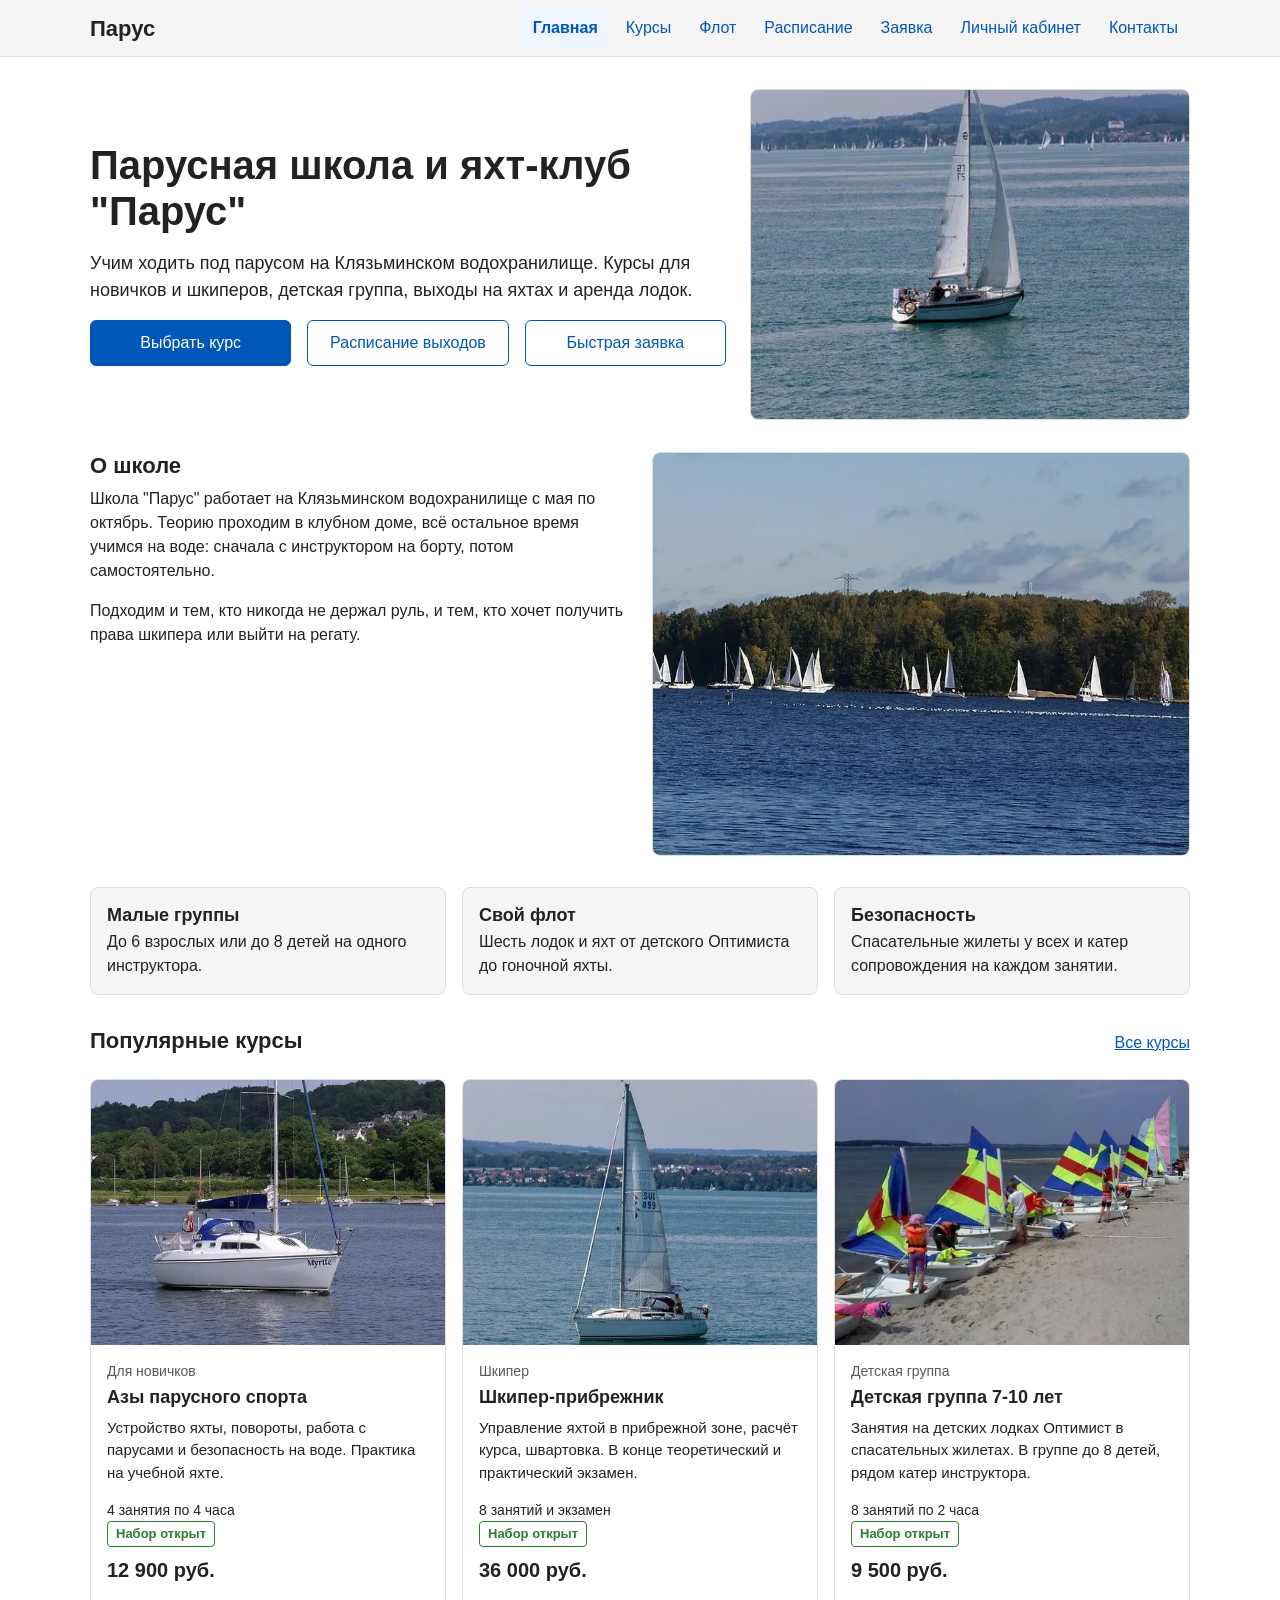
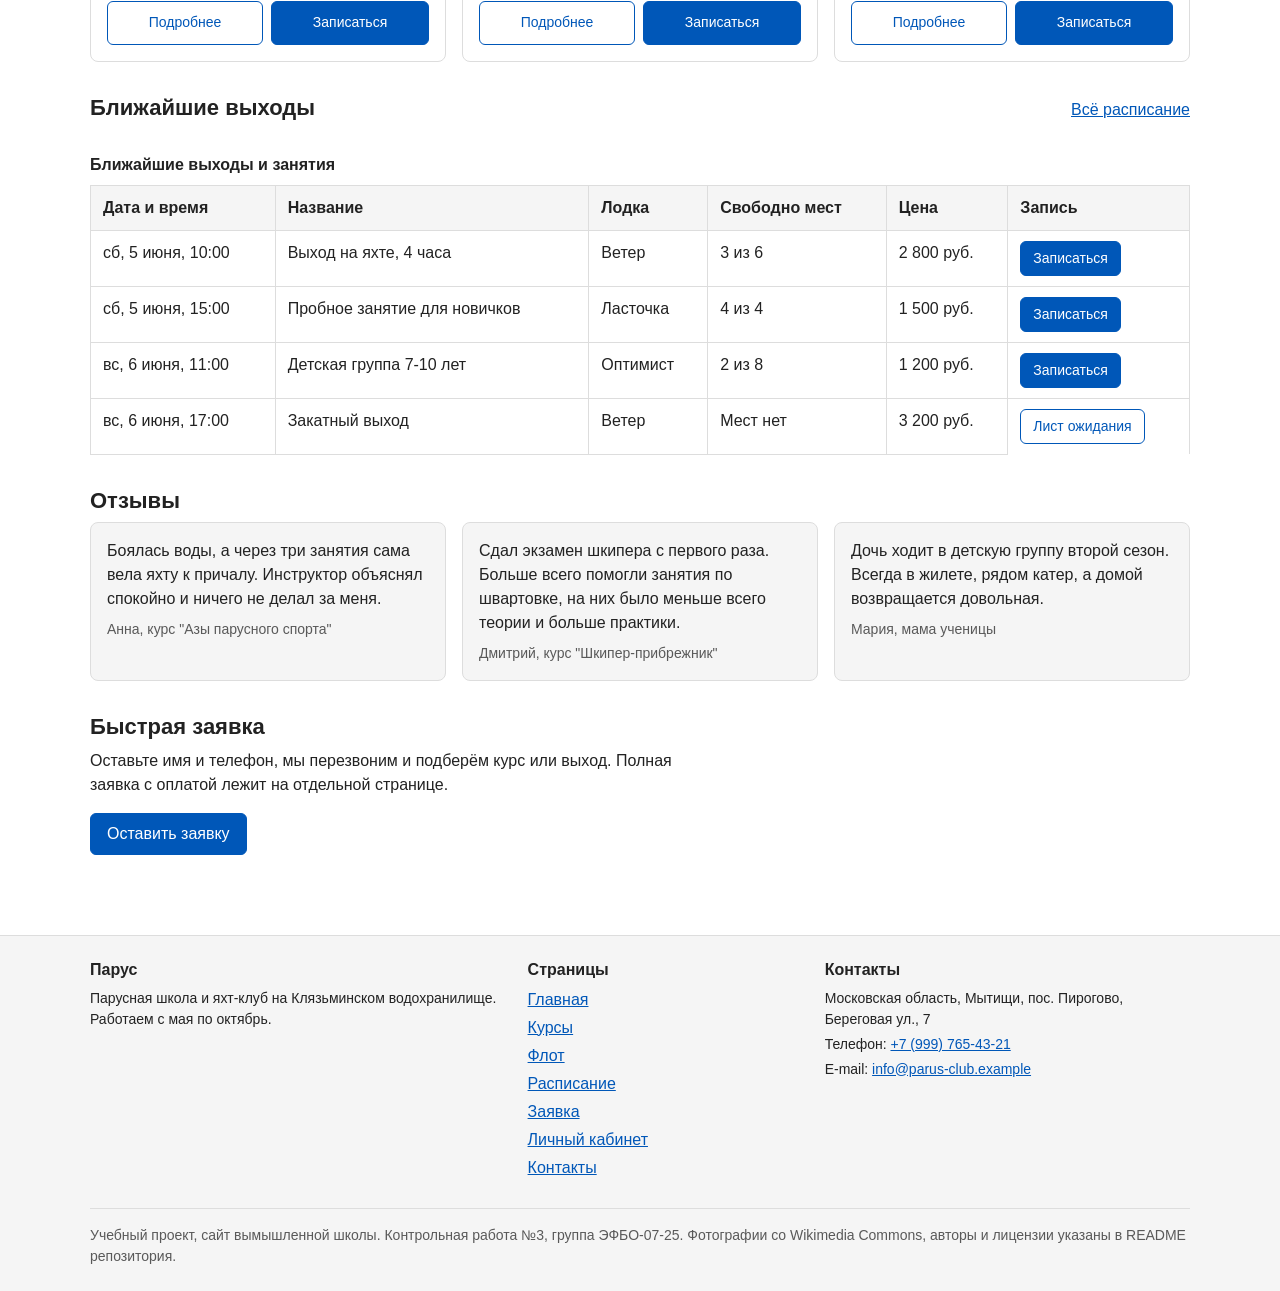
==== index.html @ 9e011e07 "chore: init kr4 project, copy files from kr3" ====
<!DOCTYPE html>
<html lang="ru">
<head>
    <meta charset="UTF-8">
    <meta name="viewport" content="width=device-width, initial-scale=1.0">
    <meta name="description" content="Парус - учебный сайт парусной школы и яхт-клуба: курсы, выходы под парусом, аренда яхт.">
    <title>Парус | Парусная школа и яхт-клуб на Клязьминском водохранилище</title>
    <link rel="icon" href="images/favicon.svg" type="image/svg+xml">
    <link rel="stylesheet" href="css/style.css">
    <link rel="stylesheet" href="css/responsive.css">
    <script src="js/main.js" defer></script>
</head>
<body>
    <a class="skip-link" href="#main">Перейти к основному содержимому</a>

    <header class="site-header" id="top">
        <div class="site-header__inner">
            <a class="site-header__logo" href="index.html">Парус</a>

            <button class="site-header__toggle" type="button" aria-expanded="false" aria-controls="site-nav">Меню</button>

            <nav class="site-nav" id="site-nav" aria-label="Основная навигация">
                <ul class="site-nav__list">
                    <li class="site-nav__item"><a class="site-nav__link site-nav__link--active" href="index.html" aria-current="page">Главная</a></li>
                    <li class="site-nav__item"><a class="site-nav__link" href="courses.html">Курсы</a></li>
                    <li class="site-nav__item"><a class="site-nav__link" href="fleet.html">Флот</a></li>
                    <li class="site-nav__item"><a class="site-nav__link" href="schedule.html">Расписание</a></li>
                    <li class="site-nav__item"><a class="site-nav__link" href="order.html">Заявка</a></li>
                    <li class="site-nav__item"><a class="site-nav__link" href="account.html">Личный кабинет</a></li>
                    <li class="site-nav__item"><a class="site-nav__link" href="contacts.html">Контакты</a></li>
                </ul>
            </nav>
        </div>
    </header>

    <main id="main" class="main" tabindex="-1">
        <section class="hero">
            <div class="hero__content">
                <h1 class="hero__title">Парусная школа и яхт-клуб "Парус"</h1>
                <p class="hero__text">Учим ходить под парусом на Клязьминском водохранилище. Курсы для новичков и шкиперов, детская группа, выходы на яхтах и аренда лодок.</p>
                <div class="hero__actions">
                    <a class="button button--primary" href="courses.html">Выбрать курс</a>
                    <a class="button button--secondary" href="schedule.html">Расписание выходов</a>
                    <button class="button button--secondary" type="button" data-open-modal>Быстрая заявка</button>
                </div>
            </div>
            <picture class="hero__picture">
                <source media="(min-width: 900px)" type="image/webp" srcset="images/hero-desktop-480.webp 480w, images/hero-desktop.webp 800w" sizes="440px" width="800" height="600">
                <source media="(min-width: 900px)" srcset="images/hero-desktop-480.jpg 480w, images/hero-desktop.jpg 800w" sizes="440px" width="800" height="600">
                <source type="image/webp" srcset="images/hero-mobile-480.webp 480w, images/hero-mobile.webp 800w" sizes="(min-width: 768px) 720px, 100vw">
                <img class="hero__image" src="images/hero-mobile.jpg" srcset="images/hero-mobile-480.jpg 480w, images/hero-mobile.jpg 800w" sizes="(min-width: 768px) 720px, 100vw" width="800" height="450" alt="Яхта с белыми парусами идёт по воде">
            </picture>
        </section>

        <section class="section" id="about">
            <div class="split">
                <div class="split__text">
                    <h2 class="section__title">О школе</h2>
                    <p>Школа "Парус" работает на Клязьминском водохранилище с мая по октябрь. Теорию проходим в клубном доме, всё остальное время учимся на воде: сначала с инструктором на борту, потом самостоятельно.</p>
                    <p>Подходим и тем, кто никогда не держал руль, и тем, кто хочет получить права шкипера или выйти на регату.</p>
                </div>
                <picture class="split__picture">
                    <source type="image/webp" srcset="images/club-training-480.webp 480w, images/club-training.webp 800w" sizes="(min-width: 768px) 520px, 100vw">
                    <img class="split__image" src="images/club-training.jpg" srcset="images/club-training-480.jpg 480w, images/club-training.jpg 800w" sizes="(min-width: 768px) 520px, 100vw" width="800" height="600" alt="Много парусных лодок на воде водохранилища, вдали лес" loading="lazy">
                </picture>
            </div>
            <ul class="facts">
                <li class="facts__item">
                    <h3 class="facts__title">Малые группы</h3>
                    <p class="facts__text">До 6 взрослых или до 8 детей на одного инструктора.</p>
                </li>
                <li class="facts__item">
                    <h3 class="facts__title">Свой флот</h3>
                    <p class="facts__text">Шесть лодок и яхт от детского Оптимиста до гоночной яхты.</p>
                </li>
                <li class="facts__item">
                    <h3 class="facts__title">Безопасность</h3>
                    <p class="facts__text">Спасательные жилеты у всех и катер сопровождения на каждом занятии.</p>
                </li>
            </ul>
        </section>

        <section class="section" id="popular">
            <div class="section__header">
                <h2 class="section__title">Популярные курсы</h2>
                <a href="courses.html">Все курсы</a>
            </div>
            <div class="products-grid">
                <article class="product-card" data-id="1" data-category="beginner" data-price="12900" data-available="true">
                    <picture class="product-card__picture">
                        <source type="image/webp" srcset="images/small-sloop-480.webp 480w, images/small-sloop.webp 800w" sizes="(min-width: 1024px) 350px, (min-width: 640px) 50vw, 100vw">
                        <img class="product-card__image" src="images/small-sloop.jpg" srcset="images/small-sloop-480.jpg 480w, images/small-sloop.jpg 800w" sizes="(min-width: 1024px) 350px, (min-width: 640px) 50vw, 100vw" width="800" height="600" alt="Небольшая белая яхта на воде у берега" loading="lazy">
                    </picture>
                    <div class="product-card__body">
                        <p class="product-card__category">Для новичков</p>
                        <h3 class="product-card__title"><a class="product-card__link" href="course.html?id=1">Азы парусного спорта</a></h3>
                        <p class="product-card__description">Устройство яхты, повороты, работа с парусами и безопасность на воде. Практика на учебной яхте.</p>
                        <ul class="product-card__meta">
                            <li>4 занятия по 4 часа</li>
                            <li><span class="badge badge--ok">Набор открыт</span></li>
                        </ul>
                        <p class="product-card__price">12 900 руб.</p>
                        <div class="product-card__actions">
                            <a class="button button--secondary button--small" href="course.html?id=1">Подробнее</a>
                            <a class="button button--primary button--small" href="order.html?course=1">Записаться</a>
                        </div>
                    </div>
                </article>
                <article class="product-card" data-id="4" data-category="skipper" data-price="36000" data-available="true">
                    <picture class="product-card__picture">
                        <source type="image/webp" srcset="images/cruiser-a-480.webp 480w, images/cruiser-a.webp 800w" sizes="(min-width: 1024px) 350px, (min-width: 640px) 50vw, 100vw">
                        <img class="product-card__image" src="images/cruiser-a.jpg" srcset="images/cruiser-a-480.jpg 480w, images/cruiser-a.jpg 800w" sizes="(min-width: 1024px) 350px, (min-width: 640px) 50vw, 100vw" width="800" height="600" alt="Килевая яхта под парусами на озере" loading="lazy">
                    </picture>
                    <div class="product-card__body">
                        <p class="product-card__category">Шкипер</p>
                        <h3 class="product-card__title"><a class="product-card__link" href="course.html?id=4">Шкипер-прибрежник</a></h3>
                        <p class="product-card__description">Управление яхтой в прибрежной зоне, расчёт курса, швартовка. В конце теоретический и практический экзамен.</p>
                        <ul class="product-card__meta">
                            <li>8 занятий и экзамен</li>
                            <li><span class="badge badge--ok">Набор открыт</span></li>
                        </ul>
                        <p class="product-card__price">36 000 руб.</p>
                        <div class="product-card__actions">
                            <a class="button button--secondary button--small" href="course.html?id=4">Подробнее</a>
                            <a class="button button--primary button--small" href="order.html?course=4">Записаться</a>
                        </div>
                    </div>
                </article>
                <article class="product-card" data-id="7" data-category="kids" data-price="9500" data-available="true">
                    <picture class="product-card__picture">
                        <source type="image/webp" srcset="images/optimist-beach-480.webp 480w, images/optimist-beach.webp 800w" sizes="(min-width: 1024px) 350px, (min-width: 640px) 50vw, 100vw">
                        <img class="product-card__image" src="images/optimist-beach.jpg" srcset="images/optimist-beach-480.jpg 480w, images/optimist-beach.jpg 800w" sizes="(min-width: 1024px) 350px, (min-width: 640px) 50vw, 100vw" width="800" height="600" alt="Детские лодки с разноцветными парусами на песчаном берегу" loading="lazy">
                    </picture>
                    <div class="product-card__body">
                        <p class="product-card__category">Детская группа</p>
                        <h3 class="product-card__title"><a class="product-card__link" href="course.html?id=7">Детская группа 7-10 лет</a></h3>
                        <p class="product-card__description">Занятия на детских лодках Оптимист в спасательных жилетах. В группе до 8 детей, рядом катер инструктора.</p>
                        <ul class="product-card__meta">
                            <li>8 занятий по 2 часа</li>
                            <li><span class="badge badge--ok">Набор открыт</span></li>
                        </ul>
                        <p class="product-card__price">9 500 руб.</p>
                        <div class="product-card__actions">
                            <a class="button button--secondary button--small" href="course.html?id=7">Подробнее</a>
                            <a class="button button--primary button--small" href="order.html?course=7">Записаться</a>
                        </div>
                    </div>
                </article>
            </div>
        </section>

        <section class="section" id="trips">
            <div class="section__header">
                <h2 class="section__title">Ближайшие выходы</h2>
                <a href="schedule.html">Всё расписание</a>
            </div>
            <table class="info-table table--cards">
                <caption id="trips-caption">Ближайшие выходы и занятия</caption>
                <thead>
                    <tr><th scope="col">Дата и время</th><th scope="col">Название</th><th scope="col">Лодка</th><th scope="col">Свободно мест</th><th scope="col">Цена</th><th scope="col">Запись</th></tr>
                </thead>
                <tbody>
                    <tr data-id="1" data-type="trip" data-free="3">
                        <td data-label="Дата и время">сб, 5 июня, 10:00</td>
                        <td data-label="Название">Выход на яхте, 4 часа</td>
                        <td data-label="Лодка">Ветер</td>
                        <td data-label="Свободно мест">3 из 6</td>
                        <td data-label="Цена">2 800 руб.</td>
                        <td class="info-table__action" data-label="Запись"><a class="button button--primary button--small" href="order.html?trip=1">Записаться</a></td>
                    </tr>
                    <tr data-id="2" data-type="lesson" data-free="4">
                        <td data-label="Дата и время">сб, 5 июня, 15:00</td>
                        <td data-label="Название">Пробное занятие для новичков</td>
                        <td data-label="Лодка">Ласточка</td>
                        <td data-label="Свободно мест">4 из 4</td>
                        <td data-label="Цена">1 500 руб.</td>
                        <td class="info-table__action" data-label="Запись"><a class="button button--primary button--small" href="order.html?trip=2">Записаться</a></td>
                    </tr>
                    <tr data-id="3" data-type="kids" data-free="2">
                        <td data-label="Дата и время">вс, 6 июня, 11:00</td>
                        <td data-label="Название">Детская группа 7-10 лет</td>
                        <td data-label="Лодка">Оптимист</td>
                        <td data-label="Свободно мест">2 из 8</td>
                        <td data-label="Цена">1 200 руб.</td>
                        <td class="info-table__action" data-label="Запись"><a class="button button--primary button--small" href="order.html?trip=3">Записаться</a></td>
                    </tr>
                    <tr data-id="4" data-type="trip" data-free="0">
                        <td data-label="Дата и время">вс, 6 июня, 17:00</td>
                        <td data-label="Название">Закатный выход</td>
                        <td data-label="Лодка">Ветер</td>
                        <td data-label="Свободно мест">Мест нет</td>
                        <td data-label="Цена">3 200 руб.</td>
                        <td class="info-table__action" data-label="Запись"><a class="button button--secondary button--small" href="order.html?trip=4">Лист ожидания</a></td>
                    </tr>
                </tbody>
            </table>
        </section>

        <section class="section" id="reviews">
            <h2 class="section__title">Отзывы</h2>
            <div class="reviews">
                <blockquote class="review">
                    <p class="review__text">Боялась воды, а через три занятия сама вела яхту к причалу. Инструктор объяснял спокойно и ничего не делал за меня.</p>
                    <p class="review__author">Анна, курс "Азы парусного спорта"</p>
                </blockquote>
                <blockquote class="review">
                    <p class="review__text">Сдал экзамен шкипера с первого раза. Больше всего помогли занятия по швартовке, на них было меньше всего теории и больше практики.</p>
                    <p class="review__author">Дмитрий, курс "Шкипер-прибрежник"</p>
                </blockquote>
                <blockquote class="review">
                    <p class="review__text">Дочь ходит в детскую группу второй сезон. Всегда в жилете, рядом катер, а домой возвращается довольная.</p>
                    <p class="review__author">Мария, мама ученицы</p>
                </blockquote>
            </div>
        </section>

        <section class="section" id="quick">
            <h2 class="section__title">Быстрая заявка</h2>
            <p class="section__text">Оставьте имя и телефон, мы перезвоним и подберём курс или выход. Полная заявка с оплатой лежит на отдельной странице.</p>
            <button class="button button--primary" type="button" data-open-modal>Оставить заявку</button>
        </section>

        <dialog class="modal" id="quick-dialog" aria-labelledby="quick-dialog-title">
            <div class="modal__head">
                <h2 class="modal__title" id="quick-dialog-title">Быстрая заявка</h2>
                <button class="modal__close" type="button" data-close-modal aria-label="Закрыть окно"><span aria-hidden="true">&times;</span></button>
            </div>
            <form class="form" id="quick-form" action="order.html" method="get">
                <p class="form__note">Поля, отмеченные звёздочкой, обязательны для заполнения.</p>
                <div class="form__group">
                    <label class="form__label" for="quick-name">Имя <span class="form__required" aria-hidden="true">*</span></label>
                    <input class="form__input" id="quick-name" name="name" type="text" required autocomplete="name" autofocus aria-describedby="quick-name-error">
                    <p class="form__error" id="quick-name-error"></p>
                </div>
                <div class="form__group">
                    <label class="form__label" for="quick-phone">Телефон <span class="form__required" aria-hidden="true">*</span></label>
                    <input class="form__input" id="quick-phone" name="phone" type="tel" required autocomplete="tel" aria-describedby="quick-phone-hint quick-phone-error">
                    <p class="form__note" id="quick-phone-hint">Например, +7 999 123-45-67</p>
                    <p class="form__error" id="quick-phone-error"></p>
                </div>
                <div class="form__group">
                    <label class="form__label" for="quick-interest">Что интересует</label>
                    <select class="form__select" id="quick-interest" name="interest" aria-describedby="quick-interest-error">
                        <option value="course">Курс</option>
                        <option value="trip">Выход под парусом</option>
                        <option value="rent">Аренда яхты</option>
                    </select>
                    <p class="form__error" id="quick-interest-error"></p>
                </div>
                <div class="form__actions">
                    <button class="button button--primary" type="submit">Отправить</button>
                    <button class="button button--secondary" type="button" data-close-modal>Закрыть</button>
                </div>
            </form>
        </dialog>
    </main>

    <footer class="site-footer">
        <div class="site-footer__inner">
            <div class="site-footer__col">
                <h2 class="site-footer__title">Парус</h2>
                <p class="site-footer__text">Парусная школа и яхт-клуб на Клязьминском водохранилище. Работаем с мая по октябрь.</p>
            </div>
            <div class="site-footer__col">
                <h2 class="site-footer__title">Страницы</h2>
                <ul class="site-footer__list">
                    <li class="site-footer__item"><a href="index.html">Главная</a></li>
                    <li class="site-footer__item"><a href="courses.html">Курсы</a></li>
                    <li class="site-footer__item"><a href="fleet.html">Флот</a></li>
                    <li class="site-footer__item"><a href="schedule.html">Расписание</a></li>
                    <li class="site-footer__item"><a href="order.html">Заявка</a></li>
                    <li class="site-footer__item"><a href="account.html">Личный кабинет</a></li>
                    <li class="site-footer__item"><a href="contacts.html">Контакты</a></li>
                </ul>
            </div>
            <div class="site-footer__col">
                <h2 class="site-footer__title">Контакты</h2>
                <p class="site-footer__text">Московская область, Мытищи, пос. Пирогово, Береговая ул., 7</p>
                <p class="site-footer__text">Телефон: <a href="tel:+79997654321">+7 (999) 765-43-21</a></p>
                <p class="site-footer__text">E-mail: <a href="mailto:info@parus-club.example">info@parus-club.example</a></p>
            </div>
        </div>
        <p class="site-footer__copy">Учебный проект, сайт вымышленной школы. Контрольная работа №3, группа ЭФБО-07-25. Фотографии со Wikimedia Commons, авторы и лицензии указаны в README репозитория.</p>
    </footer>
</body>
</html>
---- css/style.css ----
/* ===============================
1. Переменные проекта
=============================== */

:root {
    /* Основные цвета проекта */
    --color-bg: #ffffff;
    --color-text: #222222;
    --color-muted: #595959;
    --color-primary: #0057b8;
    --color-primary-dark: #003f86;
    --color-border: #dddddd;
    --color-field: #8a8a8a;
    --color-surface: #f5f5f5;
    --color-surface-accent: #eef5ff;
    --color-danger: #b00020;
    --color-success: #2e7d32;
    --color-warning: #8a5a00;
    --color-white: #ffffff;

    /* Отступы */
    --space-xs: 4px;
    --space-sm: 8px;
    --space-md: 16px;
    --space-lg: 24px;
    --space-xl: 32px;

    /* Скругления */
    --radius-sm: 6px;
    --radius-md: 8px;

    /* Размеры */
    --container-width: 1100px;
    --header-height: 64px;
}

/* ===============================
2. Базовые стили
=============================== */

body {
    margin: 0;
    font-family: Arial, Helvetica, sans-serif;
    font-size: 16px;
    line-height: 1.5;
    color: var(--color-text);
    background-color: var(--color-bg);
}

h1,
h2,
h3 {
    margin: 0 0 var(--space-md);
    line-height: 1.25;
}

h1 {
    font-size: 28px;
}

h2 {
    font-size: 22px;
}

h3 {
    font-size: 18px;
}

p {
    margin: 0 0 var(--space-md);
}

a {
    color: var(--color-primary);
}

a:hover {
    color: var(--color-primary-dark);
}

/*
Кнопка - отдельный блок. Цвет задаёт модификатор:
button--primary (основная) или button--secondary (второстепенная).
*/
.button {
    display: inline-block;
    padding: var(--space-sm) var(--space-md);
    font: inherit;
    text-align: center;
    text-decoration: none;
    border: 1px solid var(--color-primary);
    border-radius: var(--radius-sm);
    cursor: pointer;
}

.button--primary {
    color: var(--color-white);
    background-color: var(--color-primary);
}

/*
Цвет текста указан ещё раз, иначе у ссылки-кнопки срабатывает a:hover
и текст сливается с фоном.
*/
.button--primary:hover {
    color: var(--color-white);
    background-color: var(--color-primary-dark);
}

.button--secondary {
    color: var(--color-primary);
    background-color: var(--color-white);
}

.button--secondary:hover {
    color: var(--color-primary-dark);
    background-color: var(--color-surface-accent);
}

.button--small {
    padding: 6px 12px;
    font-size: 14px;
}

/*
Бейдж: категория курса, статус заявки, пометка "Набор закрыт".
*/
.badge {
    display: inline-block;
    padding: 2px 8px;
    font-size: 13px;
    font-weight: bold;
    color: var(--color-primary);
    background-color: var(--color-surface-accent);
    border: 1px solid var(--color-primary);
    border-radius: 4px;
}

.badge--closed {
    color: var(--color-danger);
    background-color: var(--color-white);
    border-color: var(--color-danger);
}

.badge--ok {
    color: var(--color-success);
    background-color: var(--color-white);
    border-color: var(--color-success);
}

.badge--wait {
    color: var(--color-warning);
    background-color: var(--color-white);
    border-color: var(--color-warning);
}

.muted {
    color: var(--color-muted);
}

/* ===============================
3. Шапка и навигация
=============================== */

.site-header {
    background-color: var(--color-surface);
    border-bottom: 1px solid var(--color-border);
}

.site-header__logo {
    font-size: 22px;
    font-weight: bold;
    color: var(--color-text);
    text-decoration: none;
}

.site-header__logo:hover {
    color: var(--color-primary);
}

.site-nav__list {
    margin: 0;
    padding: 0;
    list-style: none;
}

.site-nav__link {
    color: var(--color-primary);
    text-decoration: none;
    border-radius: var(--radius-sm);
}

.site-nav__link:hover {
    color: var(--color-white);
    background-color: var(--color-primary);
}

/* Пункт текущей страницы */
.site-nav__link--active {
    font-weight: bold;
    background-color: var(--color-surface-accent);
}

/* ===============================
4. Подвал
=============================== */

.site-footer {
    margin-top: var(--space-xl);
    background-color: var(--color-surface);
    border-top: 1px solid var(--color-border);
}

.site-footer__title {
    margin-bottom: var(--space-sm);
    font-size: 16px;
}

.site-footer__list {
    margin: 0;
    padding: 0;
    list-style: none;
}

.site-footer__item {
    margin-bottom: var(--space-xs);
}

.site-footer__text {
    margin: 0 0 var(--space-xs);
    font-size: 14px;
}

.site-footer__copy {
    margin: 0;
    padding: var(--space-md) 0 var(--space-lg);
    font-size: 14px;
    color: var(--color-muted);
    border-top: 1px solid var(--color-border);
}

/* ===============================
5. Разделы страницы
=============================== */

.section {
    margin-bottom: var(--space-xl);
}

.section__header {
    margin-bottom: var(--space-md);
}

.section__title {
    margin-bottom: var(--space-sm);
}

.section__text {
    max-width: 70ch;
}

/* Главный блок страницы */
.hero__title {
    font-size: 30px;
}

.hero__text {
    font-size: 18px;
}

.hero__image {
    display: block;
    border: 1px solid var(--color-border);
    border-radius: var(--radius-md);
}

/* Короткие факты о школе */
.facts__item {
    padding: var(--space-md);
    background-color: var(--color-surface);
    border: 1px solid var(--color-border);
    border-radius: var(--radius-md);
}

.facts__title {
    margin-bottom: var(--space-xs);
    font-size: 18px;
}

.facts__text {
    margin: 0;
}

/* ===============================
6. Карточки курсов, лодок и отзывов
=============================== */

.product-card {
    background-color: var(--color-white);
    border: 1px solid var(--color-border);
    border-radius: var(--radius-md);
    overflow: hidden;
}

.product-card__image {
    display: block;
    width: 100%;
    aspect-ratio: 4 / 3;
    object-fit: cover;
}

.product-card__body {
    padding: var(--space-md);
}

.product-card__category {
    margin-bottom: var(--space-xs);
    font-size: 14px;
    color: var(--color-muted);
}

.product-card__title {
    margin-bottom: var(--space-sm);
    font-size: 18px;
}

.product-card__link {
    color: var(--color-text);
    text-decoration: none;
}

.product-card__link:hover {
    color: var(--color-primary);
    text-decoration: underline;
}

.product-card__description {
    font-size: 15px;
}

.product-card__meta {
    margin: 0 0 var(--space-sm);
    padding: 0;
    font-size: 14px;
    list-style: none;
}

.product-card__price {
    margin-bottom: var(--space-md);
    font-size: 20px;
    font-weight: bold;
}

.review {
    margin: 0;
    padding: var(--space-md);
    background-color: var(--color-surface);
    border: 1px solid var(--color-border);
    border-radius: var(--radius-md);
}

.review__text {
    margin-bottom: var(--space-sm);
}

.review__author {
    margin: 0;
    font-size: 14px;
    color: var(--color-muted);
}

/* ===============================
7. Таблицы
=============================== */

.info-table {
    border-collapse: collapse;
}

.info-table th,
.info-table td {
    padding: 10px 12px;
    text-align: left;
    vertical-align: top;
    border: 1px solid var(--color-border);
}

.info-table th {
    background-color: var(--color-surface);
}

.info-table caption {
    padding: var(--space-sm) 0;
    font-weight: bold;
    text-align: left;
}

/* ===============================
8. Каталог и фильтры
=============================== */

.catalog-filters {
    padding: var(--space-md);
    background-color: var(--color-surface);
    border: 1px solid var(--color-border);
    border-radius: var(--radius-md);
}

.catalog-filters__title {
    margin-bottom: var(--space-md);
    font-size: 18px;
}

.catalog-count {
    font-weight: bold;
}

.catalog-empty {
    padding: var(--space-md);
    border: 1px dashed var(--color-field);
    border-radius: var(--radius-md);
}

/* ===============================
9. Формы
=============================== */

.form__label {
    font-weight: bold;
}

.form__input,
.form__select,
.form__textarea {
    padding: 10px 12px;
    font: inherit;
    color: var(--color-text);
    background-color: var(--color-white);
    border: 1px solid var(--color-field);
    border-radius: var(--radius-sm);
}

.form__textarea {
    resize: vertical;
}

.form__fieldset {
    margin: 0;
    padding: var(--space-sm) var(--space-md) var(--space-md);
    border: 1px solid var(--color-border);
    border-radius: var(--radius-md);
}

.form__legend {
    padding: 0 var(--space-sm);
    font-weight: bold;
}

.form__note {
    margin: 0;
    font-size: 14px;
    color: var(--color-muted);
}

.form__error {
    margin: 0;
    font-size: 14px;
    color: var(--color-danger);
}

.form__error:empty {
    display: none;
}

.form__check {
    display: flex;
    align-items: flex-start;
    gap: var(--space-sm);
}

.payment-block__title {
    margin: 0;
    font-size: 18px;
    font-weight: bold;
}

.payment-block {
    padding: var(--space-md);
    background-color: var(--color-surface);
    border: 1px solid var(--color-border);
    border-radius: var(--radius-md);
}

.form__result:empty {
    display: none;
}

.form__result {
    margin: 0;
    padding: var(--space-md);
    background-color: var(--color-surface-accent);
    border: 1px solid var(--color-primary);
    border-radius: var(--radius-md);
}

/* ===============================
10. Модальное окно
=============================== */

.modal {
    padding: var(--space-md);
    color: var(--color-text);
    background-color: var(--color-white);
    border: 1px solid var(--color-field);
    border-radius: var(--radius-md);
}

.modal::backdrop {
    background-color: rgb(0 0 0 / 0.5);
}

.modal__title {
    margin-bottom: var(--space-sm);
}

.modal__close {
    font: inherit;
    font-size: 24px;
    line-height: 1;
    color: var(--color-text);
    background-color: var(--color-white);
    border: 1px solid var(--color-field);
    border-radius: var(--radius-sm);
    cursor: pointer;
}

/* ===============================
11. Страница курса, флот, расписание, заказ, кабинет, контакты
=============================== */

.course__facts,
.specs {
    margin: 0 0 var(--space-md);
    padding: 0;
}

.course__facts dt,
.specs dt {
    font-weight: bold;
}

.program__item {
    margin-bottom: var(--space-md);
}

.instructor {
    padding: var(--space-md);
    border: 1px solid var(--color-border);
    border-radius: var(--radius-md);
}

.instructor__name {
    margin-bottom: var(--space-xs);
    font-size: 18px;
}

.instructor__role {
    margin-bottom: var(--space-sm);
    font-size: 14px;
    color: var(--color-muted);
}

.steps {
    margin: 0;
    padding-left: 20px;
}

.steps__item {
    margin-bottom: var(--space-sm);
}

.calc,
.aside-box,
.quiz,
.auth__box,
.status {
    padding: var(--space-md);
    border: 1px solid var(--color-border);
    border-radius: var(--radius-md);
}

.calc__result {
    margin: 0;
    font-size: 18px;
}

.form + .status {
    margin-top: var(--space-md);
}

.status-steps {
    margin: 0 0 var(--space-md);
    padding-left: 20px;
}

.status-steps__item--done {
    color: var(--color-success);
}

.status-steps__item--current {
    font-weight: bold;
}

.cart__total {
    font-size: 20px;
    font-weight: bold;
}

.contact-card {
    padding: var(--space-md);
    background-color: var(--color-surface);
    border: 1px solid var(--color-border);
    border-radius: var(--radius-md);
}

.contact-card__title {
    margin-bottom: var(--space-xs);
    font-size: 16px;
}

.contact-card__text {
    margin: 0;
}

.map {
    border: 1px solid var(--color-border);
    border-radius: var(--radius-md);
}

.faq__item {
    padding: var(--space-sm) var(--space-md);
    border: 1px solid var(--color-border);
    border-radius: var(--radius-md);
}

.faq__question {
    font-weight: bold;
    cursor: pointer;
}

.faq__answer {
    margin: var(--space-sm) 0 0;
}

/* ===============================
12. Доступность
=============================== */

/*
Видимый фокус при переходе клавишей Tab на всех интерактивных
элементах: ссылки, кнопки, поля, вопросы, прокручиваемая обёртка таблицы.
Рамка 3px с отступом заметна и на синих кнопках.
*/
:focus-visible {
    outline: 3px solid var(--color-primary);
    outline-offset: 3px;
}

/*
Ссылка пропуска к основному содержимому. Спрятана за верхним краем
экрана и появляется только при фокусе с клавиатуры.
display: none не используем, иначе до неё нельзя дойти клавишей Tab.
*/
.skip-link {
    position: absolute;
    top: -100px;
    left: var(--space-md);
    z-index: 1000;
    padding: var(--space-sm) 12px;
    color: var(--color-white);
    background-color: #111111;
    border-radius: var(--radius-sm);
    text-decoration: none;
}

.skip-link:focus,
.skip-link:focus-visible {
    top: var(--space-md);
    color: var(--color-white);
}

/*
На main фокус переходит после ссылки пропуска (tabindex="-1").
Рамку вокруг всего содержимого страницы не рисуем.
*/
.main:focus {
    outline: none;
}

/*
Звёздочка у обязательных полей. Цвет не единственный признак:
рядом с формой есть пояснение, а у поля стоит атрибут required.
*/
.form__required {
    color: var(--color-danger);
}

/* Поле с ошибкой выделяется рамкой и текстом сообщения под полем */
.form__input[aria-invalid="true"],
.form__select[aria-invalid="true"],
.form__textarea[aria-invalid="true"] {
    border-color: var(--color-danger);
    border-width: 2px;
}
---- css/responsive.css ----
/*
  Адаптивные стили для контрольной работы №3.
  Подход: Mobile First.
  Базовые стили рассчитаны на мобильный экран.
  Расширения добавляются через min-width медиазапросы.
*/

/*
Точки перелома выбраны там, где содержимому становится тесно
или, наоборот, появляется место, а не под конкретные модели телефонов:

640px  - карточки в две колонки, подвал в две колонки, поля формы по два в строке,
         таблицы-карточки по две в ряд;
768px  - фото рядом с текстом, шапка прилипает к верху окна, блоки с отступами побольше;
900px  - таблицы-карточки снова обычные таблицы, главный блок в две колонки,
         отзывы и преподаватели в три колонки;
1024px - меню в одну строку вместо кнопки, фильтры каталога слева,
         заявка и калькулятор рядом, карточки в три колонки;
1200px - в каталоге с фильтрами три карточки в ряд.

Проверенные ширины: 360px, 430px, 768px, 1024px, 1440px.
*/

/* ===============================
Базовый каркас
=============================== */

*,
*::before,
*::after {
    box-sizing: border-box;
}

html {
    scroll-behavior: smooth;
}

/*
Картинки и видео не выходят за пределы своего блока.
height: auto сохраняет пропорции.
*/
img,
video {
    max-width: 100%;
    height: auto;
}

picture {
    display: block;
}

/*
Защита от горизонтального скролла всей страницы.
Причины переполнения исправлены в раскладке (таблицы лежат в обёртке,
сетки используют minmax(0, 1fr)), правило оставлено на всякий случай.
*/
body {
    overflow-x: hidden;
}

/*
Контейнер: почти вся ширина экрана, но не больше 1100px.
Отступы по бокам задаёт сама ширина (100% - 32px).
*/
.main,
.site-header__inner,
.site-footer__inner,
.site-footer__copy {
    width: min(100% - 32px, var(--container-width));
    margin-inline: auto;
}

.main {
    padding-block: var(--space-lg) var(--space-sm);
}

/* ===============================
Шапка и меню (телефон)
=============================== */

/*
На телефоне в шапке логотип слева и кнопка "Меню" справа.
flex-wrap нужен, чтобы открытое меню переносилось на новую строку.
*/
.site-header__inner {
    display: flex;
    flex-wrap: wrap;
    align-items: center;
    justify-content: space-between;
    gap: var(--space-sm);
    padding-block: var(--space-sm);
}

.site-header__logo {
    flex-shrink: 0;
}

.site-header__toggle {
    min-height: 44px;
    padding: var(--space-sm) var(--space-md);
    font: inherit;
    color: var(--color-primary);
    background-color: var(--color-white);
    border: 1px solid var(--color-primary);
    border-radius: var(--radius-sm);
    cursor: pointer;
}

.site-header__toggle:hover {
    background-color: var(--color-surface-accent);
}

/*
Меню скрыто, пока не нажата кнопка "Меню".
Класс site-nav--open добавляется в js/main.js.
*/
.site-nav {
    display: none;
    flex-basis: 100%;
}

.site-nav--open {
    display: block;
}

/* На телефоне пункты меню идут в колонку */
.site-nav__list {
    display: flex;
    flex-direction: column;
    gap: var(--space-xs);
    padding-bottom: var(--space-sm);
}

/* display: block делает кликабельным весь пункт, padding увеличивает зону нажатия */
.site-nav__link {
    display: block;
    padding: 12px var(--space-md);
}

/* ===============================
Главный блок
=============================== */

.hero {
    display: grid;
    gap: var(--space-lg);
    align-items: center;
    margin-bottom: var(--space-xl);
}

.hero__content {
    min-width: 0;
}

.hero__title {
    font-size: clamp(26px, 7vw, 40px);
    line-height: 1.15;
}

.hero__actions {
    display: flex;
    flex-wrap: wrap;
    gap: var(--space-sm) var(--space-md);
}

.hero__actions .button {
    flex: 1 1 200px;
    min-height: 44px;
    padding-block: 10px;
}

.hero__picture {
    display: block;
}

.hero__image {
    width: 100%;
    margin-inline: auto;
}

/* ===============================
Блоки с карточками (Grid)
=============================== */

/* Заголовок раздела и ссылка рядом с ним в одной строке */
.section__header {
    display: flex;
    flex-wrap: wrap;
    align-items: baseline;
    justify-content: space-between;
    gap: var(--space-xs) var(--space-md);
}

.facts,
.reviews,
.instructors,
.contacts-grid {
    display: grid;
    grid-template-columns: minmax(0, 1fr);
    gap: var(--space-md);
    margin: 0;
    padding: 0;
    list-style: none;
}

/*
Сетка карточек: одна колонка на телефоне.
minmax(0, 1fr) не даёт длинному слову растянуть колонку.
*/
.products-grid {
    display: grid;
    grid-template-columns: minmax(0, 1fr);
    gap: var(--space-md);
    margin: 0 0 var(--space-lg);
    padding: 0;
    list-style: none;
}

.product-card {
    display: flex;
    flex-direction: column;
    min-width: 0;
}

.product-card__body {
    display: flex;
    flex: 1;
    flex-direction: column;
}

.product-card__title,
.product-card__description {
    overflow-wrap: anywhere;
}

.product-card__actions {
    display: flex;
    flex-wrap: wrap;
    gap: var(--space-sm);
    margin-top: auto;
}

.product-card__actions .button {
    display: flex;
    flex: 1 1 auto;
    align-items: center;
    justify-content: center;
    min-height: 44px;
}

.review,
.instructor,
.contact-card {
    min-width: 0;
    overflow-wrap: anywhere;
}

/* ===============================
Таблицы
=============================== */

/*
Широкая таблица лежит в обёртке с горизонтальной прокруткой,
вся страница при этом не прокручивается вбок.
*/
.table-wrapper {
    width: 100%;
    margin-bottom: var(--space-md);
    overflow-x: auto;
    -webkit-overflow-scrolling: touch;
}

.info-table {
    width: 100%;
}

.table-wrapper .info-table {
    min-width: 640px;
}

/*
Таблица-карточки (самостоятельная доработка).
На телефоне каждая строка таблицы выглядит отдельной карточкой,
название столбца берётся из атрибута data-label у ячейки.
Заголовок таблицы прячется визуально, но остаётся для программ чтения с экрана.
*/
.table--cards {
    display: block;
    width: 100%;
    margin-bottom: var(--space-md);
}

.table--cards caption {
    display: block;
}

.table--cards thead {
    position: absolute;
    width: 1px;
    height: 1px;
    overflow: hidden;
    clip: rect(0 0 0 0);
    white-space: nowrap;
}

.table--cards tbody {
    display: block;
}

.table--cards tr {
    display: block;
    margin-bottom: var(--space-md);
    background-color: var(--color-white);
    border: 1px solid var(--color-border);
    border-radius: var(--radius-md);
}

.table--cards td,
.table--cards tbody th {
    display: flex;
    gap: var(--space-md);
    align-items: center;
    justify-content: space-between;
    min-width: 0;
    text-align: right;
    background-color: transparent;
    border: 0;
    border-bottom: 1px solid var(--color-border);
}

.table--cards tr > :last-child {
    border-bottom: 0;
}

.table--cards td::before {
    flex: 0 0 38%;
    font-weight: bold;
    text-align: left;
    content: attr(data-label);
}

.table--cards .form__input {
    width: 90px;
}

/* Ячейка с кнопкой: без подписи, кнопка на всю ширину карточки */
.table--cards .info-table__action::before {
    display: none;
}

.table--cards .info-table__action .button {
    flex: 1;
    min-height: 44px;
    display: flex;
    align-items: center;
    justify-content: center;
}

/* ===============================
Формы
=============================== */

.form {
    display: grid;
    gap: var(--space-md);
}

.form__group {
    display: grid;
    align-content: start;
    gap: var(--space-xs);
    min-width: 0;
}

.form__row {
    display: grid;
    grid-template-columns: minmax(0, 1fr);
    align-items: start;
    gap: var(--space-md);
}

.form h3 {
    margin: 0;
}

/* Поля не меньше 44px по высоте, чтобы в них было удобно попасть пальцем */
.form__input,
.form__select,
.form__textarea {
    width: 100%;
    min-height: 44px;
}

.form__textarea {
    min-height: 120px;
}

.form__fieldset {
    min-width: 0;
}

.form__check {
    align-items: center;
    min-height: 44px;
}

.form__check input {
    flex: none;
    width: 22px;
    height: 22px;
}

.form__actions {
    display: flex;
    flex-wrap: wrap;
    gap: var(--space-sm) var(--space-md);
}

.form__actions .button {
    flex: 1 1 160px;
    min-height: 44px;
}

/* ===============================
Каталог и фильтры
=============================== */

.catalog-layout {
    display: grid;
    gap: var(--space-lg);
}

.catalog-layout__products {
    min-width: 0;
}

/*
На телефоне и планшете фильтры над карточками и свёрнуты в кнопку.
Открывает их js/main.js (класс catalog-filters--open).
*/
.catalog-filters__toggle {
    width: 100%;
    min-height: 44px;
    padding: var(--space-sm) var(--space-md);
    font: inherit;
    color: var(--color-primary);
    background-color: var(--color-white);
    border: 1px solid var(--color-primary);
    border-radius: var(--radius-sm);
    cursor: pointer;
}

.catalog-filters__form {
    display: none;
    margin-top: var(--space-md);
}

.catalog-filters--open .catalog-filters__form {
    display: grid;
}

.catalog-filters__title {
    display: none;
}

/* ===============================
Модальное окно
=============================== */

/*
Окно не шире экрана минус 32px и прокручивается внутри,
если форма не помещается по высоте.
*/
.modal {
    width: min(100% - 32px, 560px);
    max-height: calc(100vh - 32px);
    overflow: auto;
}

.modal__head {
    display: flex;
    gap: var(--space-md);
    align-items: flex-start;
    justify-content: space-between;
}

.modal__close {
    flex: none;
    width: 44px;
    height: 44px;
}

/* ===============================
Страницы курса, флота, заявки, кабинета, контактов
=============================== */

/*
Блок "текст и фото". На телефоне фото и текст друг под другом,
с 768px текст и фото стоят рядом (две колонки Grid).
*/
.split {
    display: grid;
    gap: var(--space-lg);
}

.split__picture,
.split__text {
    display: block;
    min-width: 0;
}

.split + .facts {
    margin-top: var(--space-lg);
}

.split__image {
    width: 100%;
    border: 1px solid var(--color-border);
    border-radius: var(--radius-md);
}

/* Определения "название - значение" в две колонки */
.course__facts,
.specs {
    display: grid;
    grid-template-columns: max-content minmax(0, 1fr);
    gap: var(--space-xs) var(--space-md);
}

.course__facts dd,
.specs dd {
    margin: 0;
    overflow-wrap: anywhere;
}

.order,
.auth {
    display: grid;
    grid-template-columns: minmax(0, 1fr);
    gap: var(--space-lg);
}

.order__main,
.order__aside {
    display: grid;
    gap: var(--space-lg);
    min-width: 0;
}

.compare__result {
    margin-bottom: var(--space-md);
}

.faq {
    display: grid;
    gap: var(--space-sm);
}

/* Карта Яндекса: пропорции задаёт aspect-ratio, ширина не больше экрана */
.map {
    width: 100%;
    aspect-ratio: 4 / 3;
    overflow: hidden;
}

.map iframe {
    display: block;
    width: 100%;
    height: 100%;
    border: 0;
}

/* ===============================
Подвал
=============================== */

.site-footer__inner {
    display: grid;
    grid-template-columns: minmax(0, 1fr);
    gap: var(--space-md);
    padding-block: var(--space-lg);
}

/* ===============================
640px: большие телефоны и небольшие планшеты
=============================== */

@media (min-width: 640px) {
    .products-grid,
    .facts,
    .contacts-grid,
    .site-footer__inner,
    .form__row {
        grid-template-columns: repeat(2, minmax(0, 1fr));
    }

    .map {
        aspect-ratio: 16 / 9;
    }

    /* Карточки вместо строк таблицы встают по две в ряд */
    .table--cards tbody {
        display: grid;
        grid-template-columns: repeat(2, minmax(0, 1fr));
        gap: var(--space-md);
    }

    .table--cards tr {
        margin-bottom: 0;
    }
}

/* ===============================
768px: планшет
=============================== */

@media (min-width: 768px) {
    .main {
        padding-block: var(--space-xl) var(--space-md);
    }

    /* Шапка прилипает к верху окна, якоря не прячутся под ней */
    html {
        scroll-padding-top: calc(var(--header-height) + var(--space-md));
    }

    .site-header {
        position: sticky;
        top: 0;
        z-index: 100;
    }

    .table--cards .form__input {
        width: 80px;
    }

    .split {
        grid-template-columns: repeat(2, minmax(0, 1fr));
        align-items: start;
    }

    .auth {
        grid-template-columns: repeat(2, minmax(0, 1fr));
        align-items: start;
    }

    .calc,
    .aside-box,
    .quiz,
    .auth__box,
    .status {
        padding: var(--space-lg);
    }
}

/* ===============================
900px: небольшой ноутбук
=============================== */

@media (min-width: 900px) {
    /*
    Места хватает, поэтому таблицы-карточки снова показываются
    обычными таблицами: возвращаем табличные значения display.
    */
    .table--cards {
        display: table;
    }

    .table--cards caption {
        display: table-caption;
    }

    .table--cards thead {
        position: static;
        display: table-header-group;
        width: auto;
        height: auto;
        overflow: visible;
        clip: auto;
        white-space: normal;
    }

    .table--cards tbody {
        display: table-row-group;
    }

    .table--cards tr {
        display: table-row;
        margin: 0;
        border: 0;
        border-radius: 0;
    }

    .table--cards td,
    .table--cards tbody th {
        display: table-cell;
        text-align: left;
        border: 1px solid var(--color-border);
    }

    .table--cards td::before {
        content: none;
    }

    .table--cards .info-table__action .button {
        flex: none;
        display: inline-block;
        min-height: 0;
    }

    /*
    Текст слева, фото справа. Колонка с фото от 320px до 440px,
    текст занимает остальное место.
    */
    .hero {
        grid-template-columns: minmax(0, 1fr) minmax(320px, 440px);
    }

    .reviews,
    .instructors {
        grid-template-columns: repeat(3, minmax(0, 1fr));
    }

    .facts {
        grid-template-columns: repeat(3, minmax(0, 1fr));
    }
}

/* ===============================
1024px: компьютер
=============================== */

@media (min-width: 1024px) {
    /*
    Все 7 пунктов меню помещаются в одну строку вместе с логотипом,
    поэтому кнопка "Меню" больше не нужна.
    */
    .site-header__inner {
        flex-wrap: nowrap;
        gap: var(--space-lg);
    }

    .site-header__toggle {
        display: none;
    }

    .site-nav {
        display: block;
        flex-basis: auto;
        flex-grow: 1;
        min-width: 0;
    }

    .site-nav__list {
        flex-direction: row;
        flex-wrap: wrap;
        align-items: center;
        justify-content: flex-end;
        padding: 0;
    }

    .site-nav__link {
        padding: var(--space-sm) 12px;
        white-space: nowrap;
    }

    .products-grid {
        grid-template-columns: repeat(3, minmax(0, 1fr));
    }

    .contacts-grid {
        grid-template-columns: repeat(4, minmax(0, 1fr));
    }

    .site-footer__inner {
        grid-template-columns: 1.5fr 1fr 1.3fr;
    }

    /* Заявка слева, калькулятор и подсказки справа */
    .order {
        grid-template-columns: minmax(0, 2fr) minmax(0, 1fr);
        align-items: start;
    }

    .order__aside {
        position: sticky;
        top: calc(var(--header-height) + var(--space-md));
    }

    /*
    Фильтры слева шириной 260px, карточки занимают остальное место.
    Кнопка "Поиск и фильтры" не нужна, фильтры всегда открыты.
    */
    .catalog-layout {
        grid-template-columns: 260px minmax(0, 1fr);
        align-items: start;
    }

    .catalog-layout__filters {
        position: sticky;
        top: calc(var(--header-height) + var(--space-md));
    }

    .catalog-filters__toggle {
        display: none;
    }

    .catalog-filters__title {
        display: block;
    }

    .catalog-filters__form {
        display: grid;
        margin-top: 0;
    }

    /* Рядом с фильтрами места меньше, поэтому в каталоге по две карточки в ряд */
    .catalog-layout .products-grid {
        grid-template-columns: repeat(2, minmax(0, 1fr));
    }
}

/* ===============================
1200px: широкий экран
=============================== */

@media (min-width: 1200px) {
    .catalog-layout .products-grid {
        grid-template-columns: repeat(3, minmax(0, 1fr));
    }
}

/*
Если в системе включено "Уменьшить движение",
плавная прокрутка к якорям отключается.
*/
@media (prefers-reduced-motion: reduce) {
    html {
        scroll-behavior: auto;
    }
}
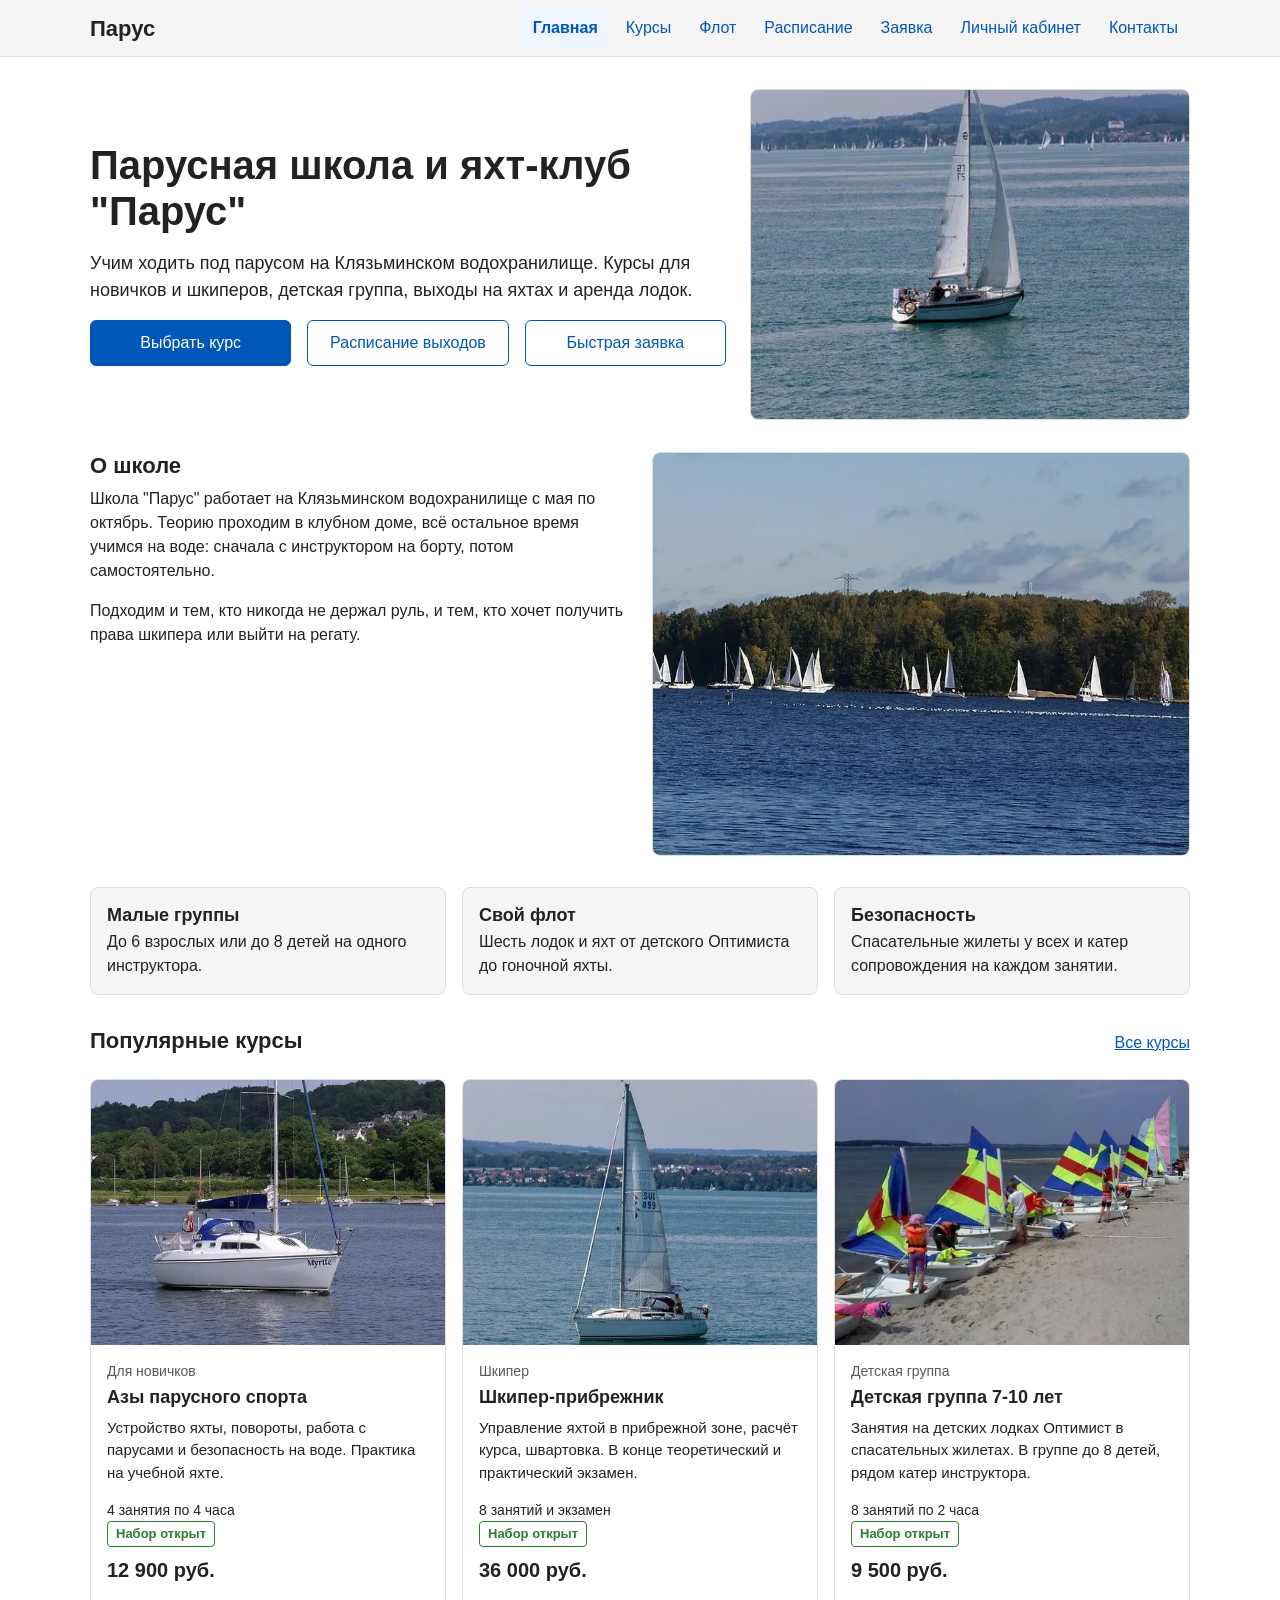
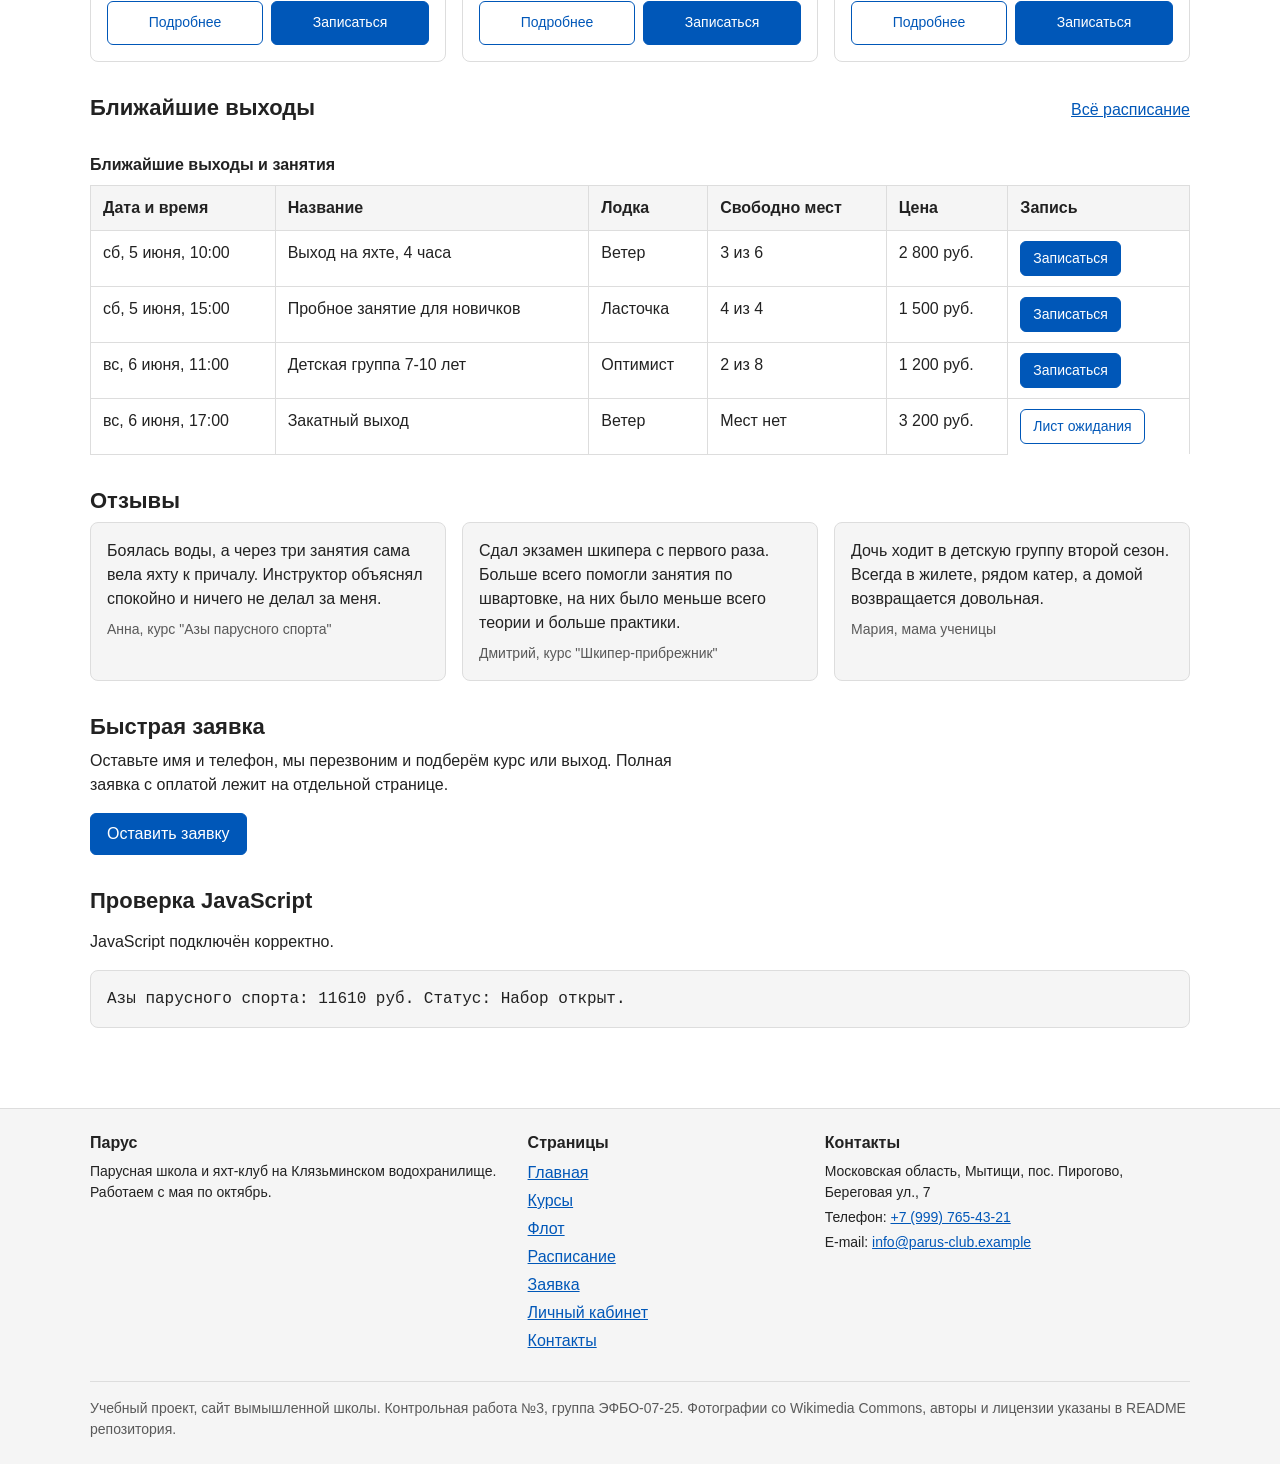
==== commit 82752362: "feat: add JavaScript basics to shop project" ====
--- a/index.html
+++ b/index.html
@@ -8,6 +8,7 @@
     <link rel="icon" href="images/favicon.svg" type="image/svg+xml">
     <link rel="stylesheet" href="css/style.css">
     <link rel="stylesheet" href="css/responsive.css">
+    <script src="js/data.js" defer></script>
     <script src="js/main.js" defer></script>
 </head>
 <body>
@@ -220,6 +221,12 @@
             <button class="button button--primary" type="button" data-open-modal>Оставить заявку</button>
         </section>
 
+        <section class="section js-check" aria-labelledby="js-check-title">
+            <h2 id="js-check-title">Проверка JavaScript</h2>
+            <p class="js-message">JavaScript пока не выполнился.</p>
+            <pre class="product-output"></pre>
+        </section>
+
         <dialog class="modal" id="quick-dialog" aria-labelledby="quick-dialog-title">
             <div class="modal__head">
                 <h2 class="modal__title" id="quick-dialog-title">Быстрая заявка</h2>
--- a/css/style.css
+++ b/css/style.css
@@ -712,3 +712,18 @@
     border-color: var(--color-danger);
     border-width: 2px;
 }
+
+/* ===============================
+13. Проверка JavaScript
+=============================== */
+
+/* Блок для первой проверки скриптов: сюда main.js выводит текст через textContent */
+.product-output {
+    margin: 0;
+    padding: var(--space-md);
+    overflow-x: auto;
+    white-space: pre-wrap;
+    background-color: var(--color-surface);
+    border: 1px solid var(--color-border);
+    border-radius: var(--radius-md);
+}
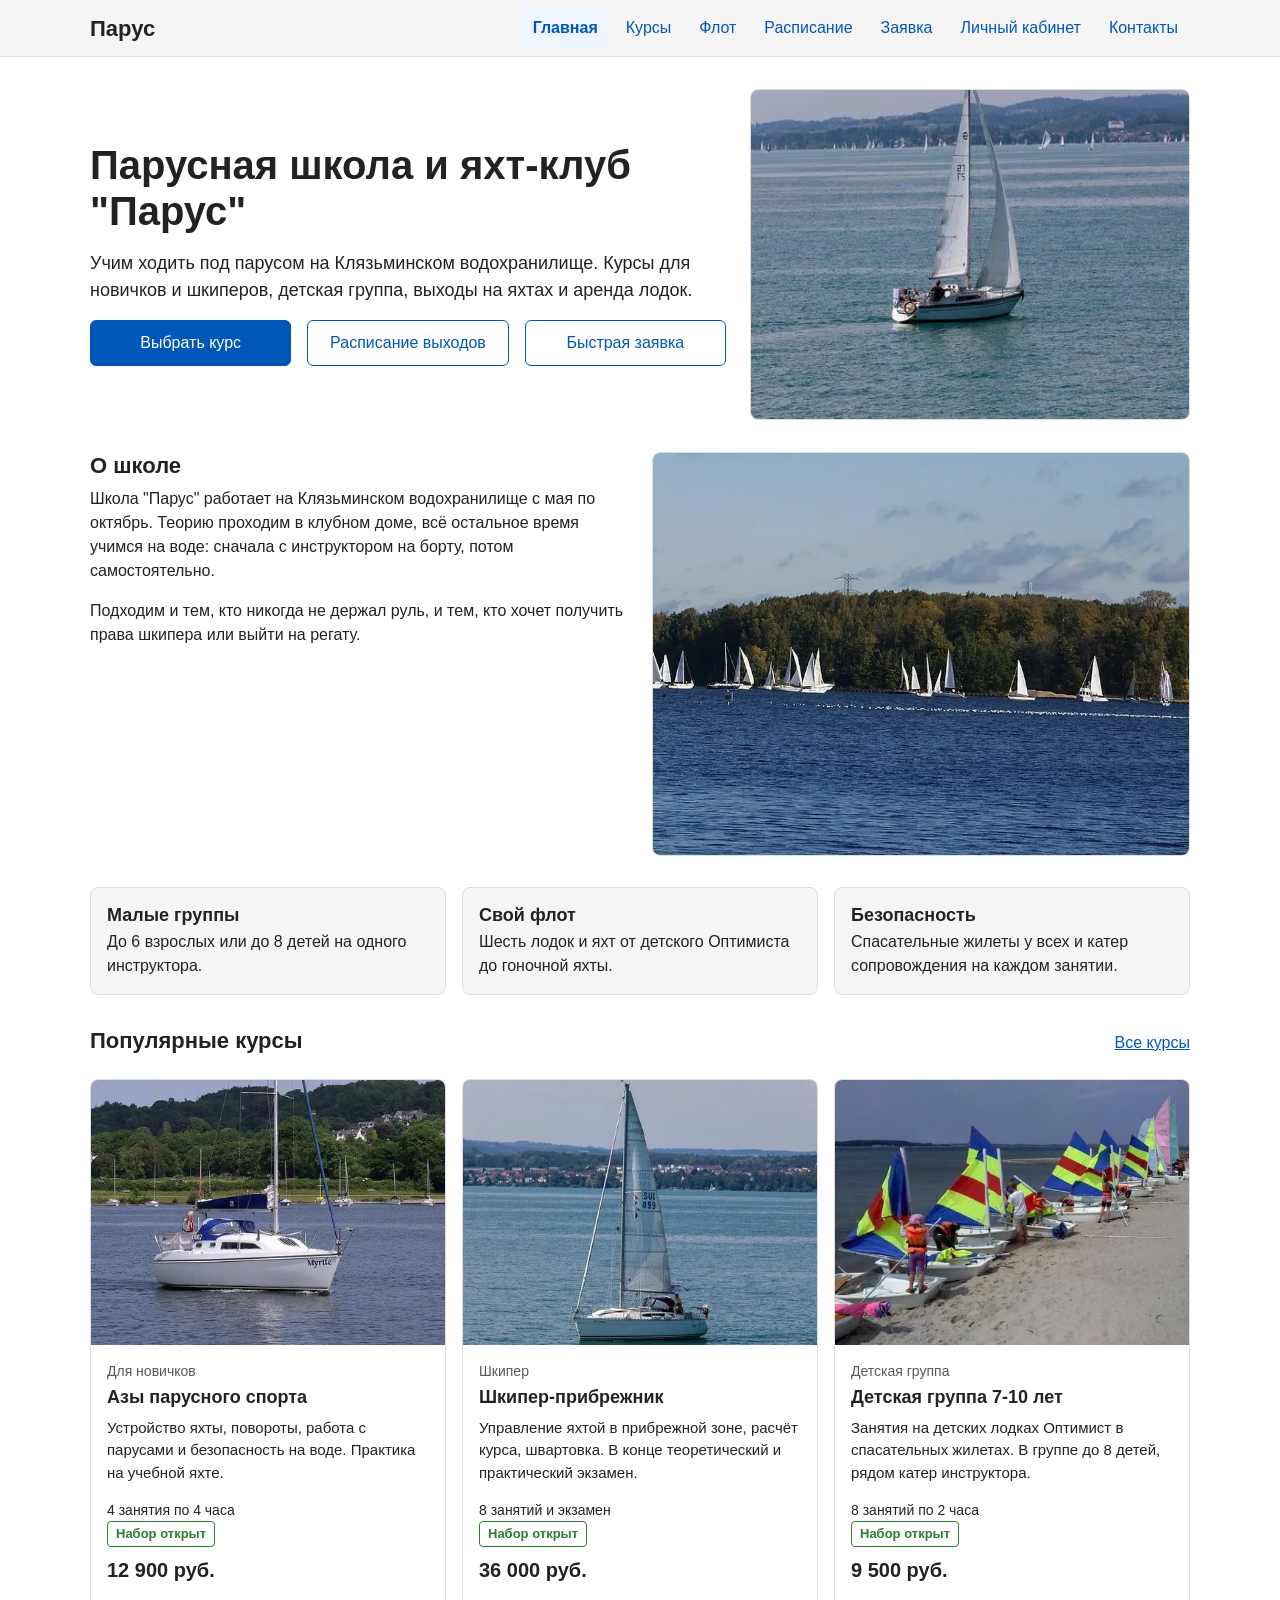
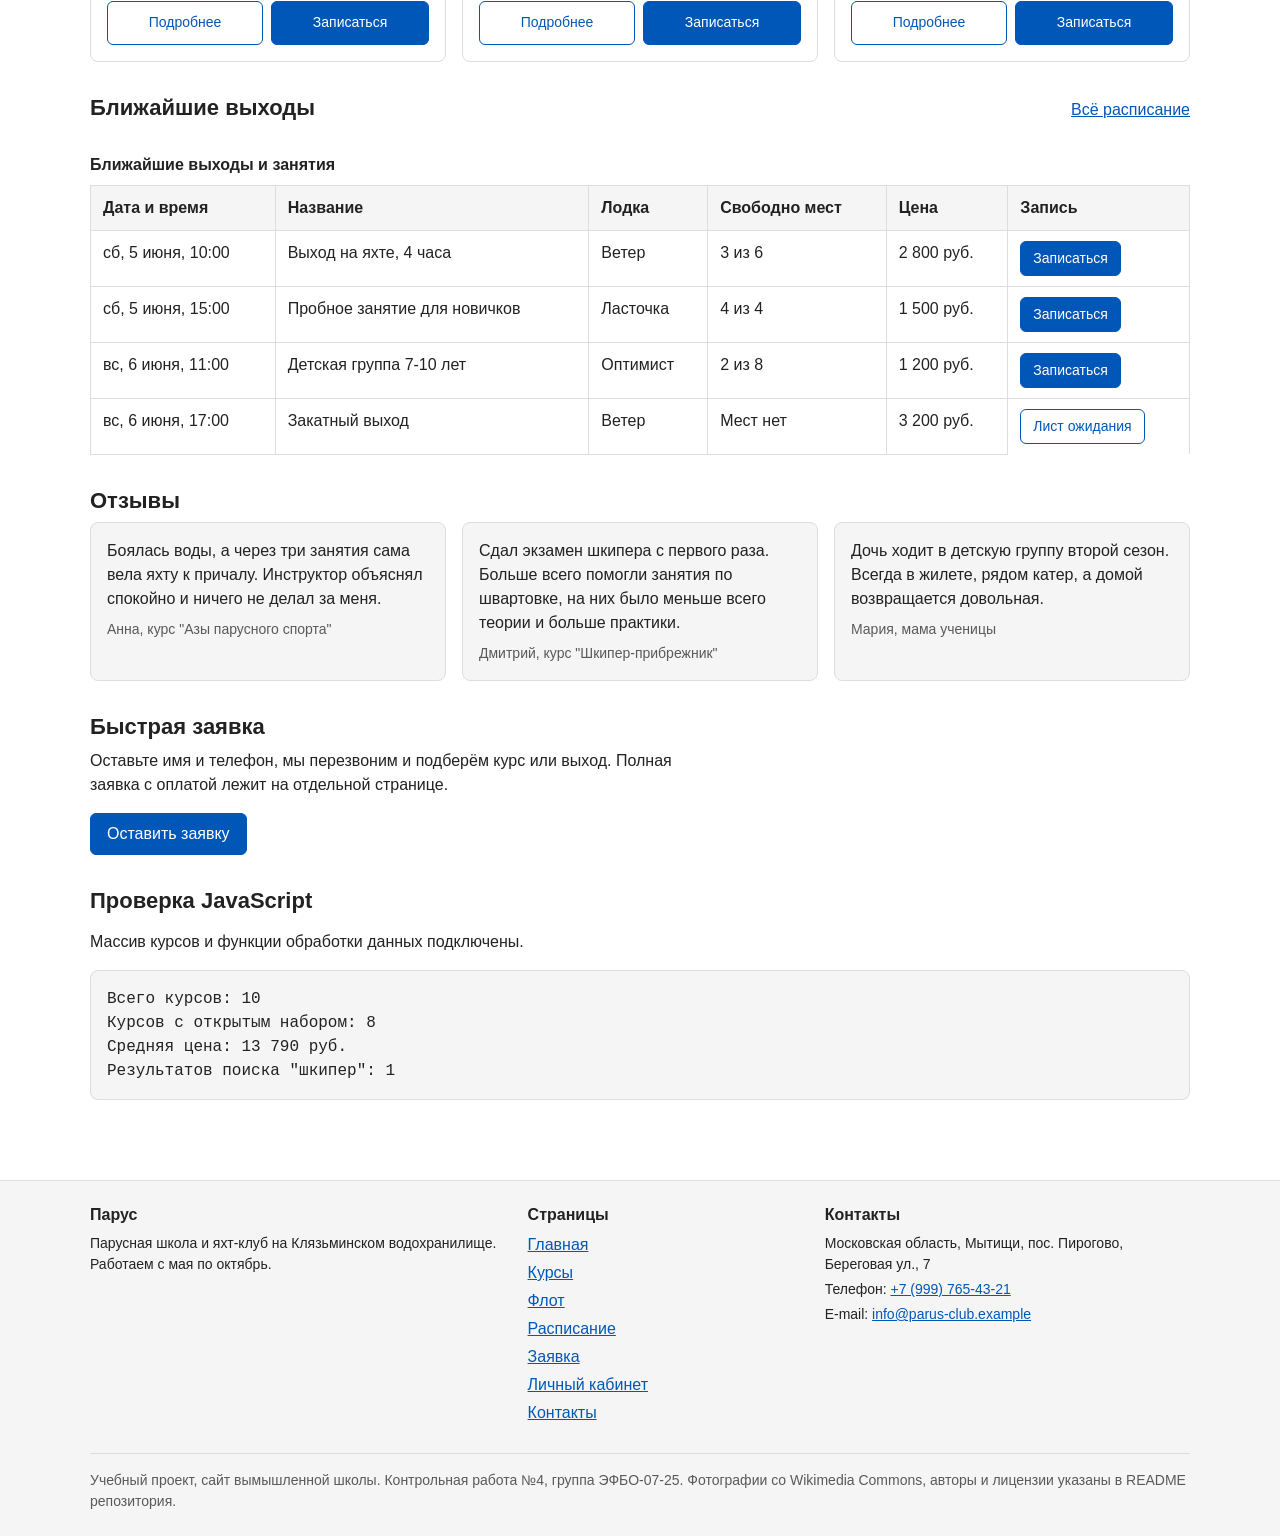
==== commit 94822dbe: "feat: add catalog DOM rendering and form validation" ====
--- a/index.html
+++ b/index.html
@@ -9,6 +9,7 @@
     <link rel="stylesheet" href="css/style.css">
     <link rel="stylesheet" href="css/responsive.css">
     <script src="js/data.js" defer></script>
+    <script src="js/utils.js" defer></script>
     <script src="js/main.js" defer></script>
 </head>
 <body>
@@ -287,7 +288,7 @@
                 <p class="site-footer__text">E-mail: <a href="mailto:info@parus-club.example">info@parus-club.example</a></p>
             </div>
         </div>
-        <p class="site-footer__copy">Учебный проект, сайт вымышленной школы. Контрольная работа №3, группа ЭФБО-07-25. Фотографии со Wikimedia Commons, авторы и лицензии указаны в README репозитория.</p>
+        <p class="site-footer__copy">Учебный проект, сайт вымышленной школы. Контрольная работа №4, группа ЭФБО-07-25. Фотографии со Wikimedia Commons, авторы и лицензии указаны в README репозитория.</p>
     </footer>
 </body>
 </html>
--- a/css/style.css
+++ b/css/style.css
@@ -351,6 +351,14 @@
     font-weight: bold;
 }
 
+/* Старая цена до скидки */
+.product-card__old-price {
+    margin-right: var(--space-xs);
+    font-size: 15px;
+    font-weight: normal;
+    color: var(--color-muted);
+}
+
 .review {
     margin: 0;
     padding: var(--space-md);
@@ -411,7 +419,8 @@
     font-size: 18px;
 }
 
-.catalog-count {
+.catalog-count,
+.cart-counter {
     font-weight: bold;
 }
 
@@ -501,6 +510,13 @@
     background-color: var(--color-surface-accent);
     border: 1px solid var(--color-primary);
     border-radius: var(--radius-md);
+}
+
+/* Сообщение формы с ошибкой: красная рамка и текст вместо синей рамки */
+.form__result--error {
+    color: var(--color-danger);
+    background-color: var(--color-white);
+    border-color: var(--color-danger);
 }
 
 /* ===============================
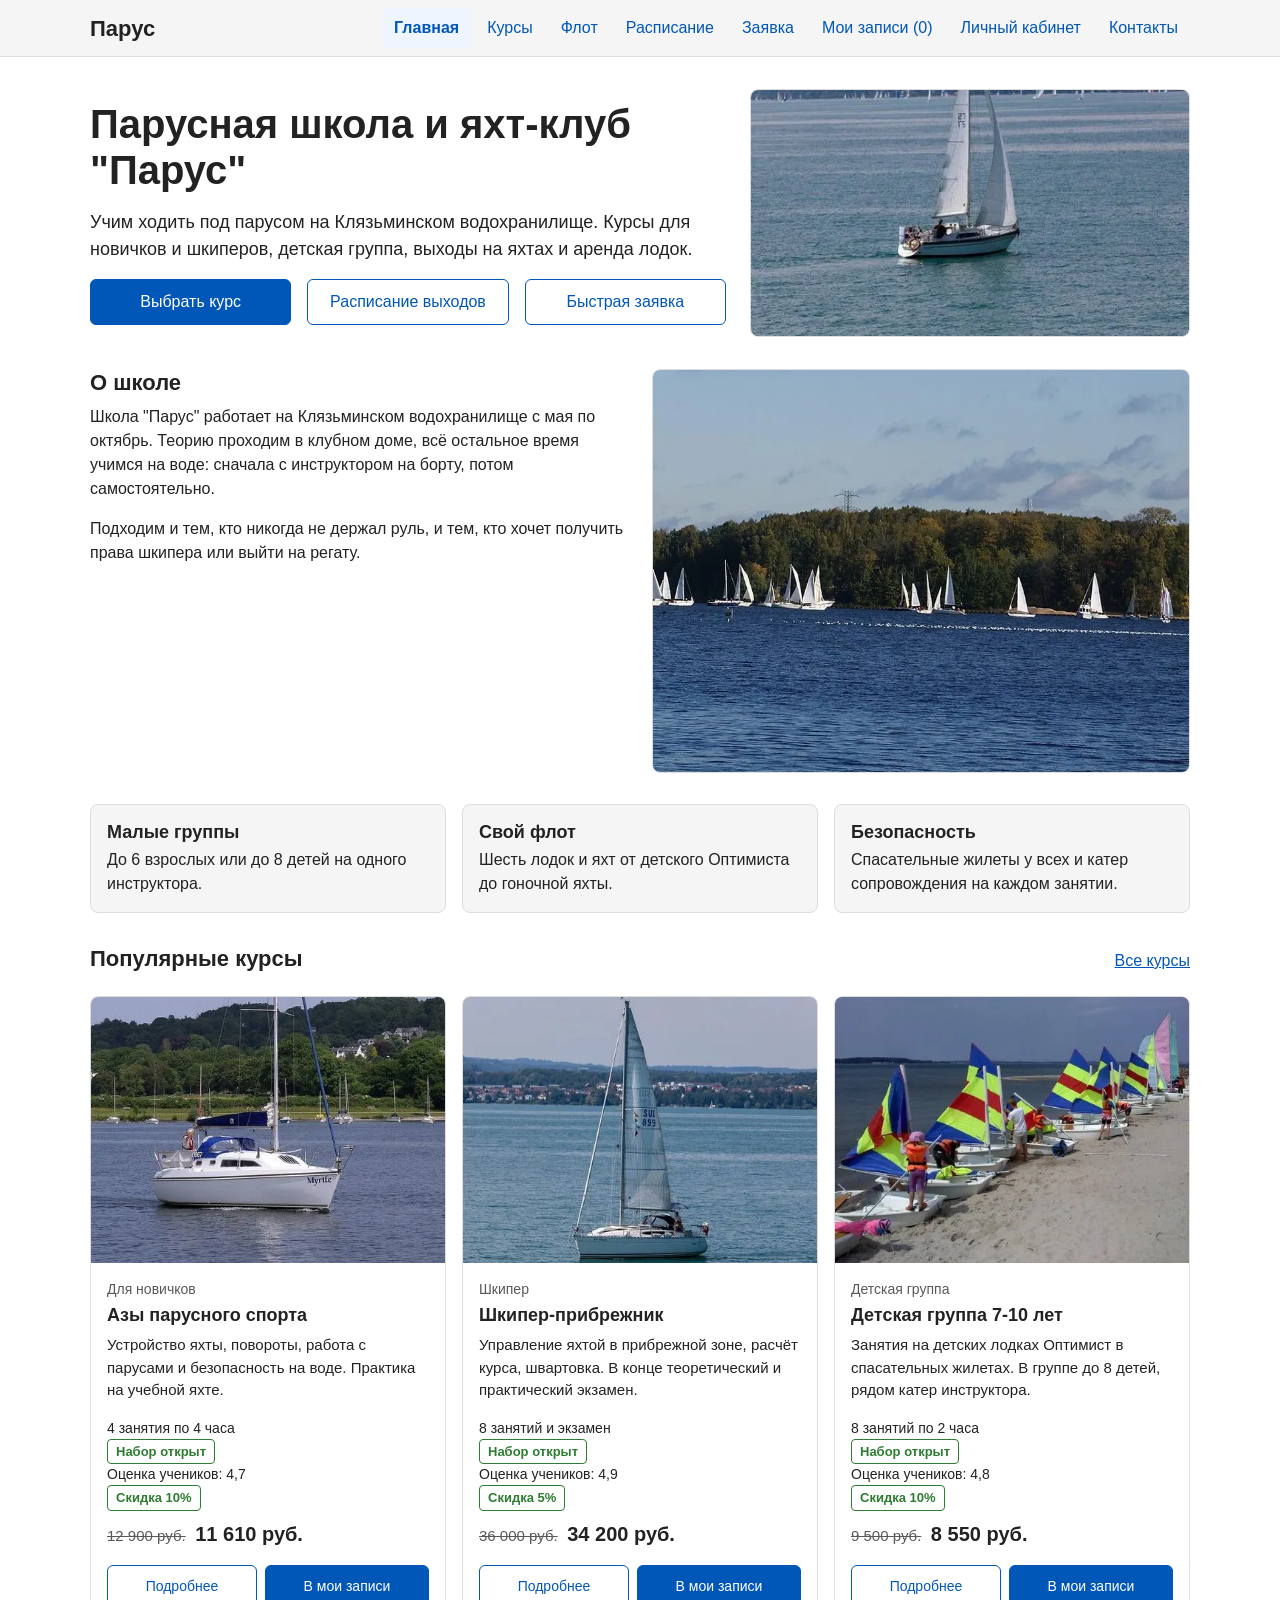
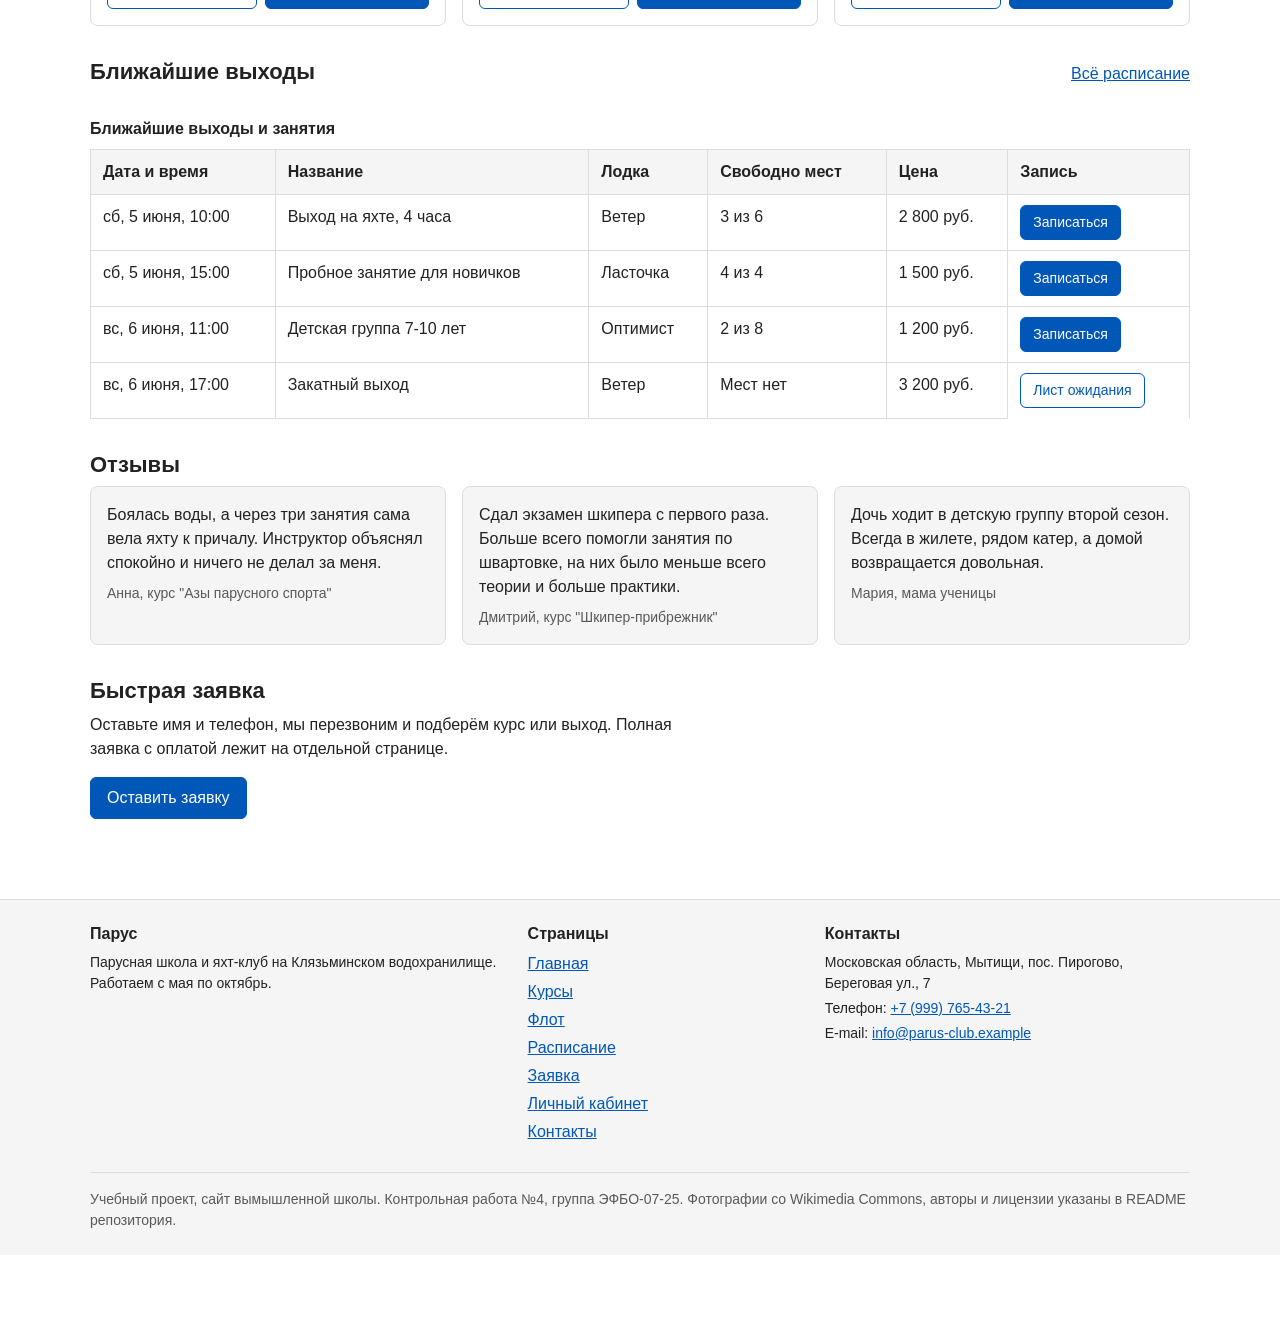
==== commit ef2fbe26: "feat: complete JavaScript shop project" ====
--- a/index.html
+++ b/index.html
@@ -10,6 +10,10 @@
     <link rel="stylesheet" href="css/responsive.css">
     <script src="js/data.js" defer></script>
     <script src="js/utils.js" defer></script>
+    <script src="js/cart.js" defer></script>
+    <script src="js/catalog.js" defer></script>
+    <script src="js/validation.js" defer></script>
+    <script src="js/modal.js" defer></script>
     <script src="js/main.js" defer></script>
 </head>
 <body>
@@ -28,6 +32,7 @@
                     <li class="site-nav__item"><a class="site-nav__link" href="fleet.html">Флот</a></li>
                     <li class="site-nav__item"><a class="site-nav__link" href="schedule.html">Расписание</a></li>
                     <li class="site-nav__item"><a class="site-nav__link" href="order.html">Заявка</a></li>
+                    <li class="site-nav__item"><a class="site-nav__link" href="account.html#cart">Мои записи <span data-cart-count>(0)</span></a></li>
                     <li class="site-nav__item"><a class="site-nav__link" href="account.html">Личный кабинет</a></li>
                     <li class="site-nav__item"><a class="site-nav__link" href="contacts.html">Контакты</a></li>
                 </ul>
@@ -87,68 +92,7 @@
                 <h2 class="section__title">Популярные курсы</h2>
                 <a href="courses.html">Все курсы</a>
             </div>
-            <div class="products-grid">
-                <article class="product-card" data-id="1" data-category="beginner" data-price="12900" data-available="true">
-                    <picture class="product-card__picture">
-                        <source type="image/webp" srcset="images/small-sloop-480.webp 480w, images/small-sloop.webp 800w" sizes="(min-width: 1024px) 350px, (min-width: 640px) 50vw, 100vw">
-                        <img class="product-card__image" src="images/small-sloop.jpg" srcset="images/small-sloop-480.jpg 480w, images/small-sloop.jpg 800w" sizes="(min-width: 1024px) 350px, (min-width: 640px) 50vw, 100vw" width="800" height="600" alt="Небольшая белая яхта на воде у берега" loading="lazy">
-                    </picture>
-                    <div class="product-card__body">
-                        <p class="product-card__category">Для новичков</p>
-                        <h3 class="product-card__title"><a class="product-card__link" href="course.html?id=1">Азы парусного спорта</a></h3>
-                        <p class="product-card__description">Устройство яхты, повороты, работа с парусами и безопасность на воде. Практика на учебной яхте.</p>
-                        <ul class="product-card__meta">
-                            <li>4 занятия по 4 часа</li>
-                            <li><span class="badge badge--ok">Набор открыт</span></li>
-                        </ul>
-                        <p class="product-card__price">12 900 руб.</p>
-                        <div class="product-card__actions">
-                            <a class="button button--secondary button--small" href="course.html?id=1">Подробнее</a>
-                            <a class="button button--primary button--small" href="order.html?course=1">Записаться</a>
-                        </div>
-                    </div>
-                </article>
-                <article class="product-card" data-id="4" data-category="skipper" data-price="36000" data-available="true">
-                    <picture class="product-card__picture">
-                        <source type="image/webp" srcset="images/cruiser-a-480.webp 480w, images/cruiser-a.webp 800w" sizes="(min-width: 1024px) 350px, (min-width: 640px) 50vw, 100vw">
-                        <img class="product-card__image" src="images/cruiser-a.jpg" srcset="images/cruiser-a-480.jpg 480w, images/cruiser-a.jpg 800w" sizes="(min-width: 1024px) 350px, (min-width: 640px) 50vw, 100vw" width="800" height="600" alt="Килевая яхта под парусами на озере" loading="lazy">
-                    </picture>
-                    <div class="product-card__body">
-                        <p class="product-card__category">Шкипер</p>
-                        <h3 class="product-card__title"><a class="product-card__link" href="course.html?id=4">Шкипер-прибрежник</a></h3>
-                        <p class="product-card__description">Управление яхтой в прибрежной зоне, расчёт курса, швартовка. В конце теоретический и практический экзамен.</p>
-                        <ul class="product-card__meta">
-                            <li>8 занятий и экзамен</li>
-                            <li><span class="badge badge--ok">Набор открыт</span></li>
-                        </ul>
-                        <p class="product-card__price">36 000 руб.</p>
-                        <div class="product-card__actions">
-                            <a class="button button--secondary button--small" href="course.html?id=4">Подробнее</a>
-                            <a class="button button--primary button--small" href="order.html?course=4">Записаться</a>
-                        </div>
-                    </div>
-                </article>
-                <article class="product-card" data-id="7" data-category="kids" data-price="9500" data-available="true">
-                    <picture class="product-card__picture">
-                        <source type="image/webp" srcset="images/optimist-beach-480.webp 480w, images/optimist-beach.webp 800w" sizes="(min-width: 1024px) 350px, (min-width: 640px) 50vw, 100vw">
-                        <img class="product-card__image" src="images/optimist-beach.jpg" srcset="images/optimist-beach-480.jpg 480w, images/optimist-beach.jpg 800w" sizes="(min-width: 1024px) 350px, (min-width: 640px) 50vw, 100vw" width="800" height="600" alt="Детские лодки с разноцветными парусами на песчаном берегу" loading="lazy">
-                    </picture>
-                    <div class="product-card__body">
-                        <p class="product-card__category">Детская группа</p>
-                        <h3 class="product-card__title"><a class="product-card__link" href="course.html?id=7">Детская группа 7-10 лет</a></h3>
-                        <p class="product-card__description">Занятия на детских лодках Оптимист в спасательных жилетах. В группе до 8 детей, рядом катер инструктора.</p>
-                        <ul class="product-card__meta">
-                            <li>8 занятий по 2 часа</li>
-                            <li><span class="badge badge--ok">Набор открыт</span></li>
-                        </ul>
-                        <p class="product-card__price">9 500 руб.</p>
-                        <div class="product-card__actions">
-                            <a class="button button--secondary button--small" href="course.html?id=7">Подробнее</a>
-                            <a class="button button--primary button--small" href="order.html?course=7">Записаться</a>
-                        </div>
-                    </div>
-                </article>
-            </div>
+            <div class="products-grid" data-popular-courses></div>
         </section>
 
         <section class="section" id="trips">
@@ -222,18 +166,12 @@
             <button class="button button--primary" type="button" data-open-modal>Оставить заявку</button>
         </section>
 
-        <section class="section js-check" aria-labelledby="js-check-title">
-            <h2 id="js-check-title">Проверка JavaScript</h2>
-            <p class="js-message">JavaScript пока не выполнился.</p>
-            <pre class="product-output"></pre>
-        </section>
-
         <dialog class="modal" id="quick-dialog" aria-labelledby="quick-dialog-title">
             <div class="modal__head">
                 <h2 class="modal__title" id="quick-dialog-title">Быстрая заявка</h2>
                 <button class="modal__close" type="button" data-close-modal aria-label="Закрыть окно"><span aria-hidden="true">&times;</span></button>
             </div>
-            <form class="form" id="quick-form" action="order.html" method="get">
+            <form class="form" id="quick-form" novalidate>
                 <p class="form__note">Поля, отмеченные звёздочкой, обязательны для заполнения.</p>
                 <div class="form__group">
                     <label class="form__label" for="quick-name">Имя <span class="form__required" aria-hidden="true">*</span></label>
@@ -259,6 +197,7 @@
                     <button class="button button--primary" type="submit">Отправить</button>
                     <button class="button button--secondary" type="button" data-close-modal>Закрыть</button>
                 </div>
+                <div class="form__result" id="quick-result" aria-live="polite"></div>
             </form>
         </dialog>
     </main>
--- a/css/style.css
+++ b/css/style.css
@@ -419,8 +419,7 @@
     font-size: 18px;
 }
 
-.catalog-count,
-.cart-counter {
+.catalog-count {
     font-weight: bold;
 }
 
@@ -728,18 +727,3 @@
     border-color: var(--color-danger);
     border-width: 2px;
 }
-
-/* ===============================
-13. Проверка JavaScript
-=============================== */
-
-/* Блок для первой проверки скриптов: сюда main.js выводит текст через textContent */
-.product-output {
-    margin: 0;
-    padding: var(--space-md);
-    overflow-x: auto;
-    white-space: pre-wrap;
-    background-color: var(--color-surface);
-    border: 1px solid var(--color-border);
-    border-radius: var(--radius-md);
-}
--- a/css/responsive.css
+++ b/css/responsive.css
@@ -47,6 +47,11 @@
 
 picture {
     display: block;
+}
+
+/* Атрибут hidden прячет элемент, даже если у его класса задан display */
+[hidden] {
+    display: none !important;
 }
 
 /*
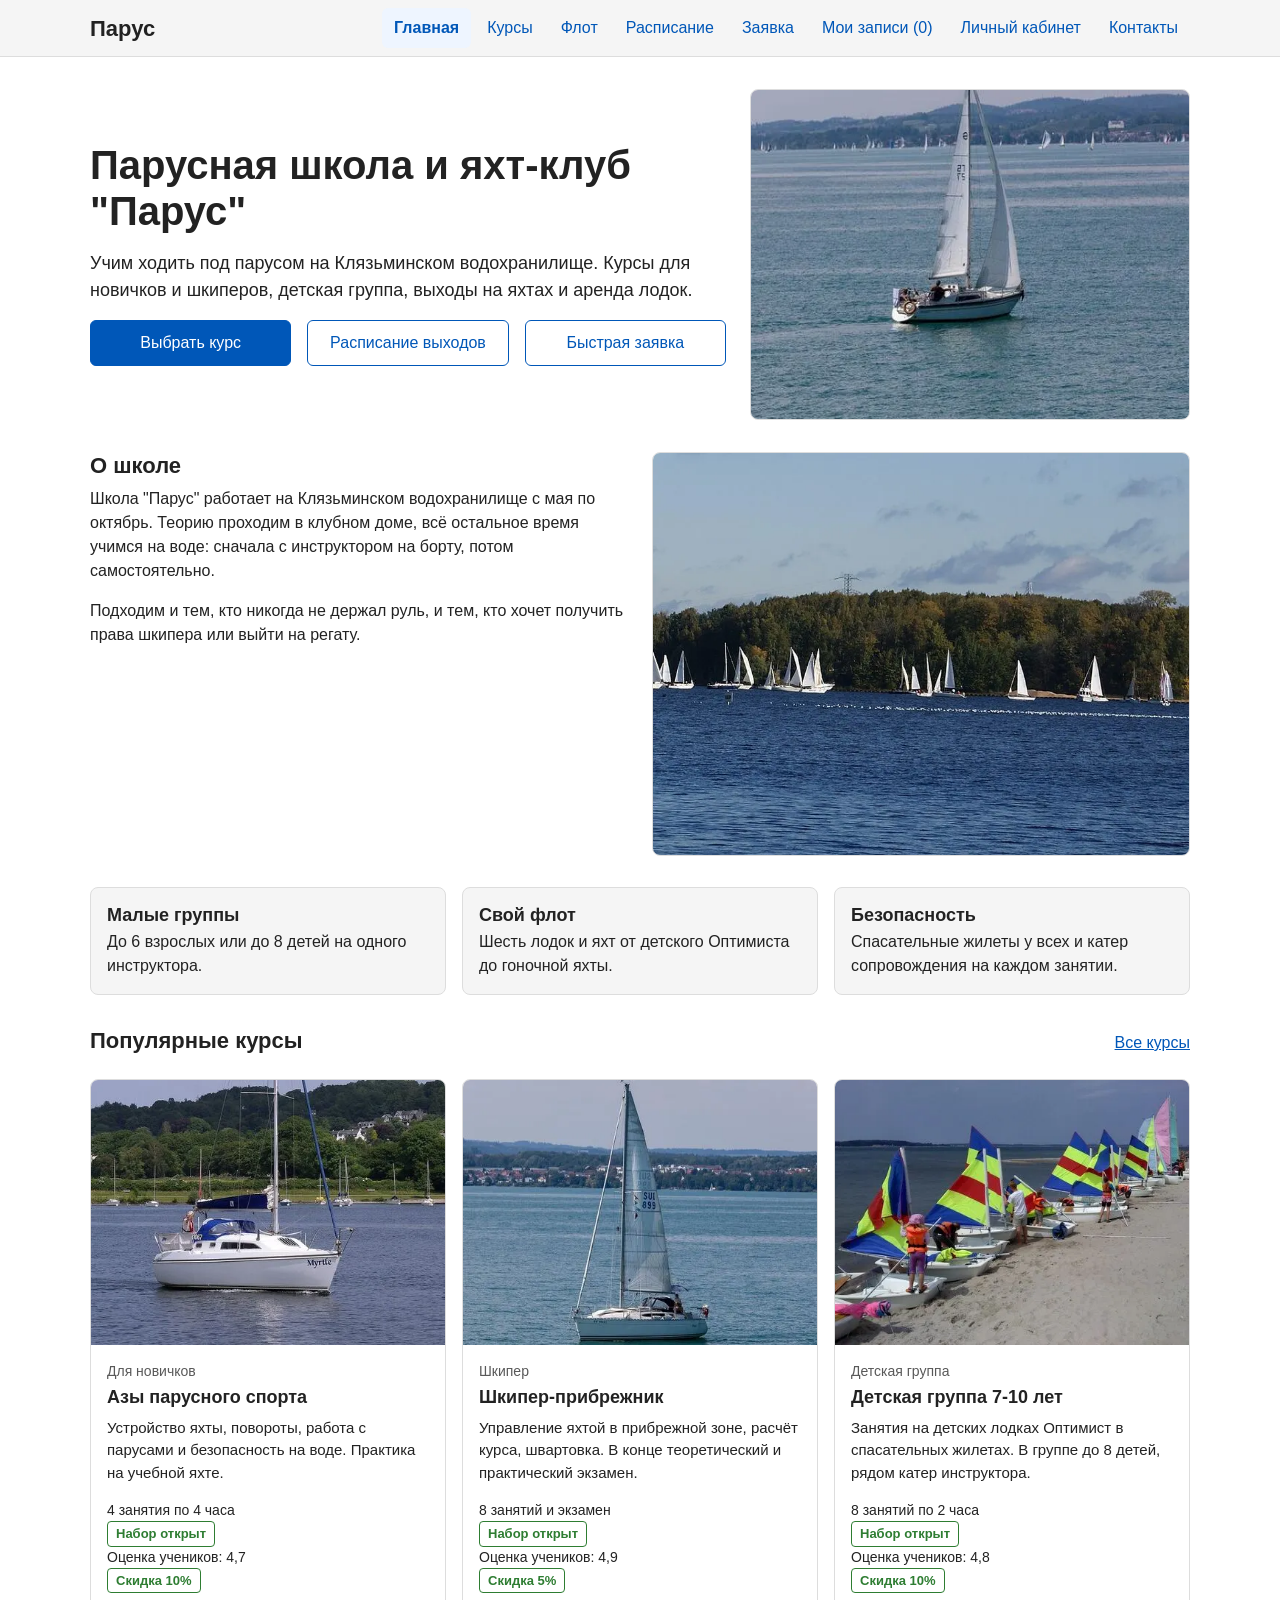
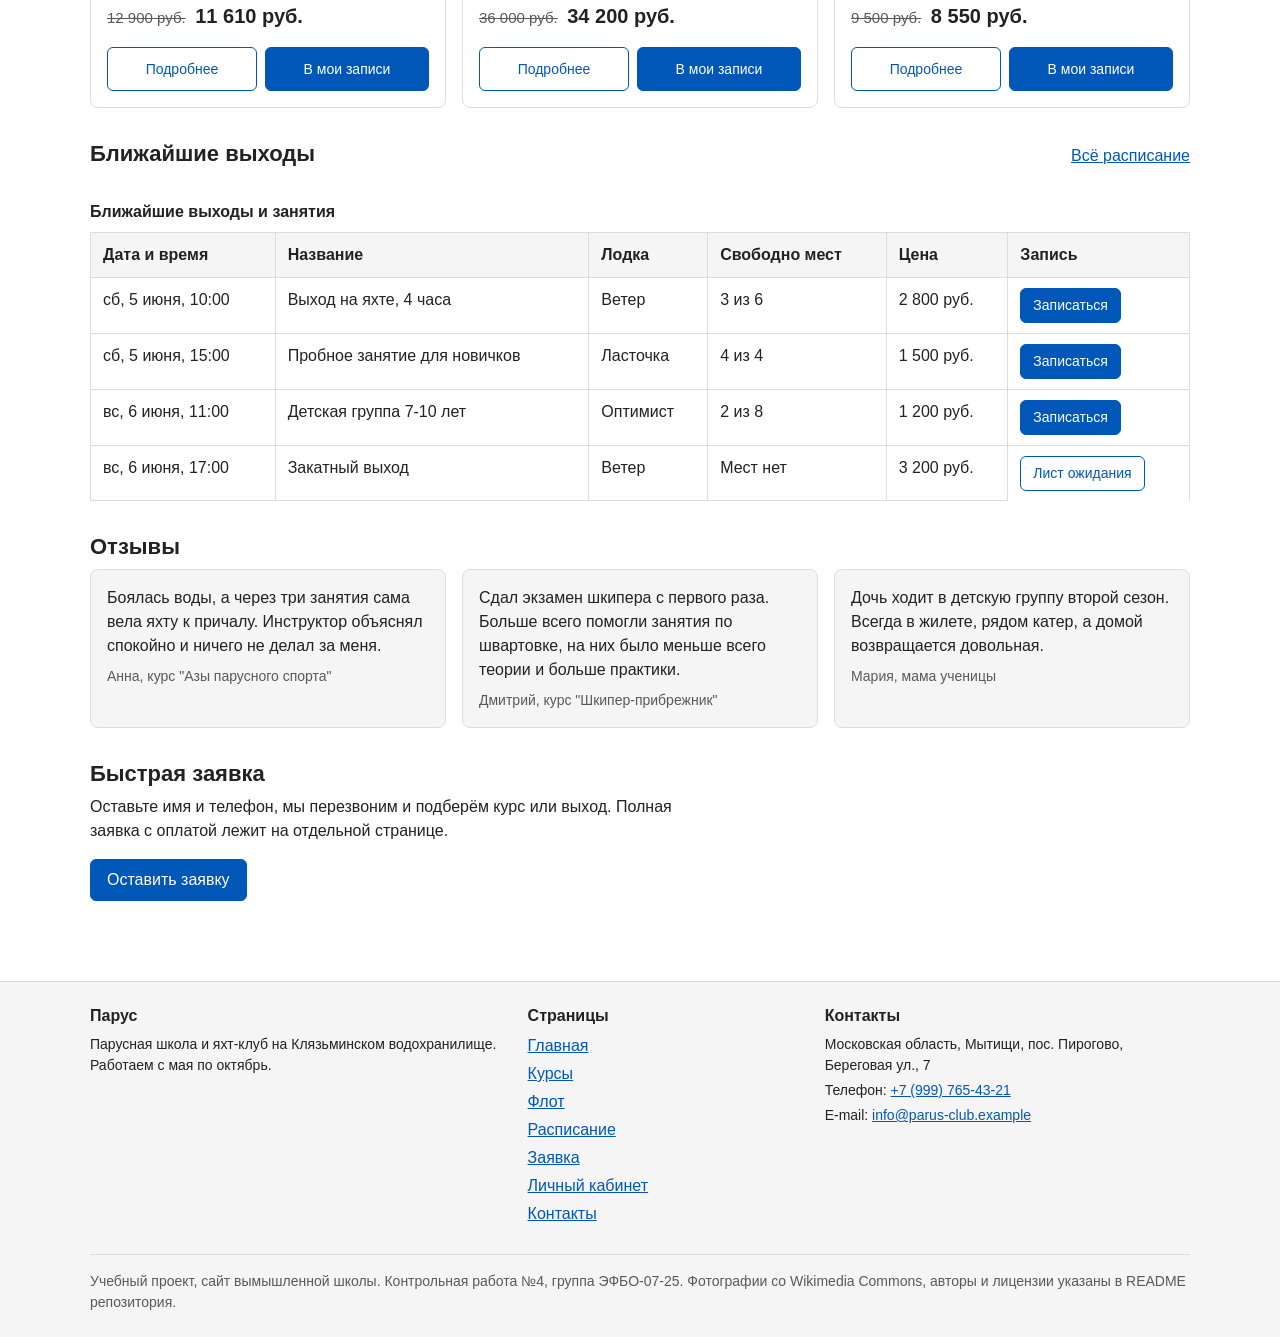
==== commit 9e996c06: "feat: add accounts, orders, payment methods and notifications" ====
--- a/index.html
+++ b/index.html
@@ -10,9 +10,11 @@
     <link rel="stylesheet" href="css/responsive.css">
     <script src="js/data.js" defer></script>
     <script src="js/utils.js" defer></script>
+    <script src="js/notify.js" defer></script>
     <script src="js/cart.js" defer></script>
     <script src="js/catalog.js" defer></script>
     <script src="js/validation.js" defer></script>
+    <script src="js/account.js" defer></script>
     <script src="js/modal.js" defer></script>
     <script src="js/main.js" defer></script>
 </head>
--- a/css/style.css
+++ b/css/style.css
@@ -720,6 +720,19 @@
     color: var(--color-danger);
 }
 
+/* Недоступные поля (например, дни аренды для курса) выглядят серыми */
+.form__input:disabled,
+.form__select:disabled,
+.form__textarea:disabled {
+    color: var(--color-muted);
+    background-color: var(--color-surface);
+    cursor: not-allowed;
+}
+
+.form__check input:disabled + label {
+    color: var(--color-muted);
+}
+
 /* Поле с ошибкой выделяется рамкой и текстом сообщения под полем */
 .form__input[aria-invalid="true"],
 .form__select[aria-invalid="true"],
@@ -727,3 +740,93 @@
     border-color: var(--color-danger);
     border-width: 2px;
 }
+
+/* ===============================
+13. Всплывающие уведомления
+=============================== */
+
+.toasts {
+    position: fixed;
+    right: var(--space-md);
+    bottom: var(--space-md);
+    z-index: 2000;
+    display: grid;
+    gap: var(--space-sm);
+    width: min(100% - 32px, 380px);
+}
+
+.toast {
+    display: flex;
+    align-items: flex-start;
+    gap: var(--space-sm);
+    padding: 12px var(--space-md);
+    color: var(--color-text);
+    background-color: var(--color-white);
+    border: 2px solid var(--color-primary);
+    border-radius: var(--radius-md);
+}
+
+.toast--success {
+    border-color: var(--color-success);
+}
+
+.toast--error {
+    border-color: var(--color-danger);
+}
+
+.toast--warning {
+    border-color: var(--color-warning);
+}
+
+.toast__title {
+    flex: none;
+}
+
+.toast--success .toast__title {
+    color: var(--color-success);
+}
+
+.toast--error .toast__title {
+    color: var(--color-danger);
+}
+
+.toast--warning .toast__title {
+    color: var(--color-warning);
+}
+
+.toast--info .toast__title {
+    color: var(--color-primary);
+}
+
+.toast__text {
+    flex: 1;
+    min-width: 0;
+    overflow-wrap: anywhere;
+}
+
+.toast__close {
+    flex: none;
+    width: 32px;
+    height: 32px;
+    padding: 0;
+    font: inherit;
+    font-size: 20px;
+    line-height: 1;
+    color: var(--color-text);
+    background-color: var(--color-white);
+    border: 1px solid var(--color-field);
+    border-radius: var(--radius-sm);
+    cursor: pointer;
+}
+
+/* Итоговая сумма в форме заявки */
+.order-summary {
+    margin: 0;
+    font-size: 20px;
+    font-weight: bold;
+}
+
+/* Блок результата запроса статуса: пока пустой, не показываем рамку */
+.status:empty {
+    display: none;
+}
--- a/css/responsive.css
+++ b/css/responsive.css
@@ -590,7 +590,18 @@
 640px: большие телефоны и небольшие планшеты
 =============================== */
 
+/* Кнопка закрытия уведомления: на телефоне не меньше 44px */
+.toast__close {
+    width: 44px;
+    height: 44px;
+}
+
 @media (min-width: 640px) {
+    .toast__close {
+        width: 32px;
+        height: 32px;
+    }
+
     .products-grid,
     .facts,
     .contacts-grid,
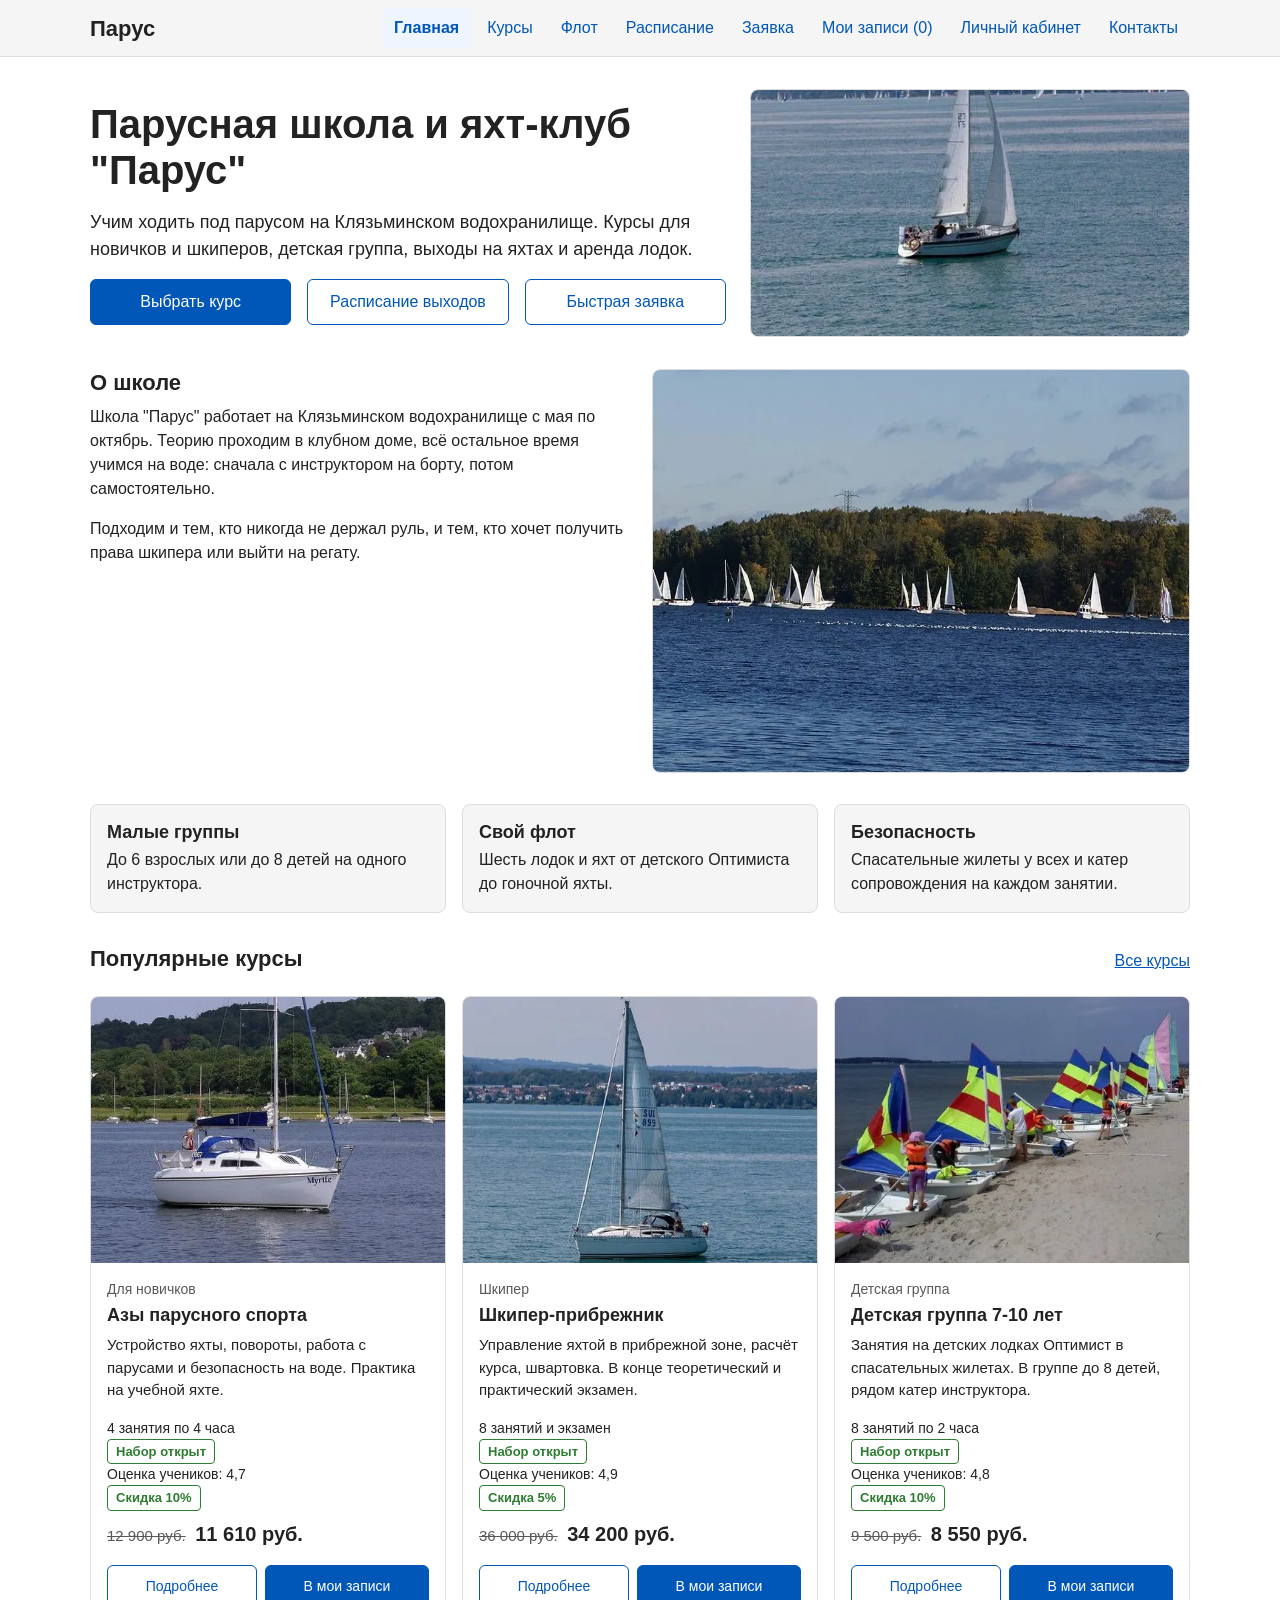
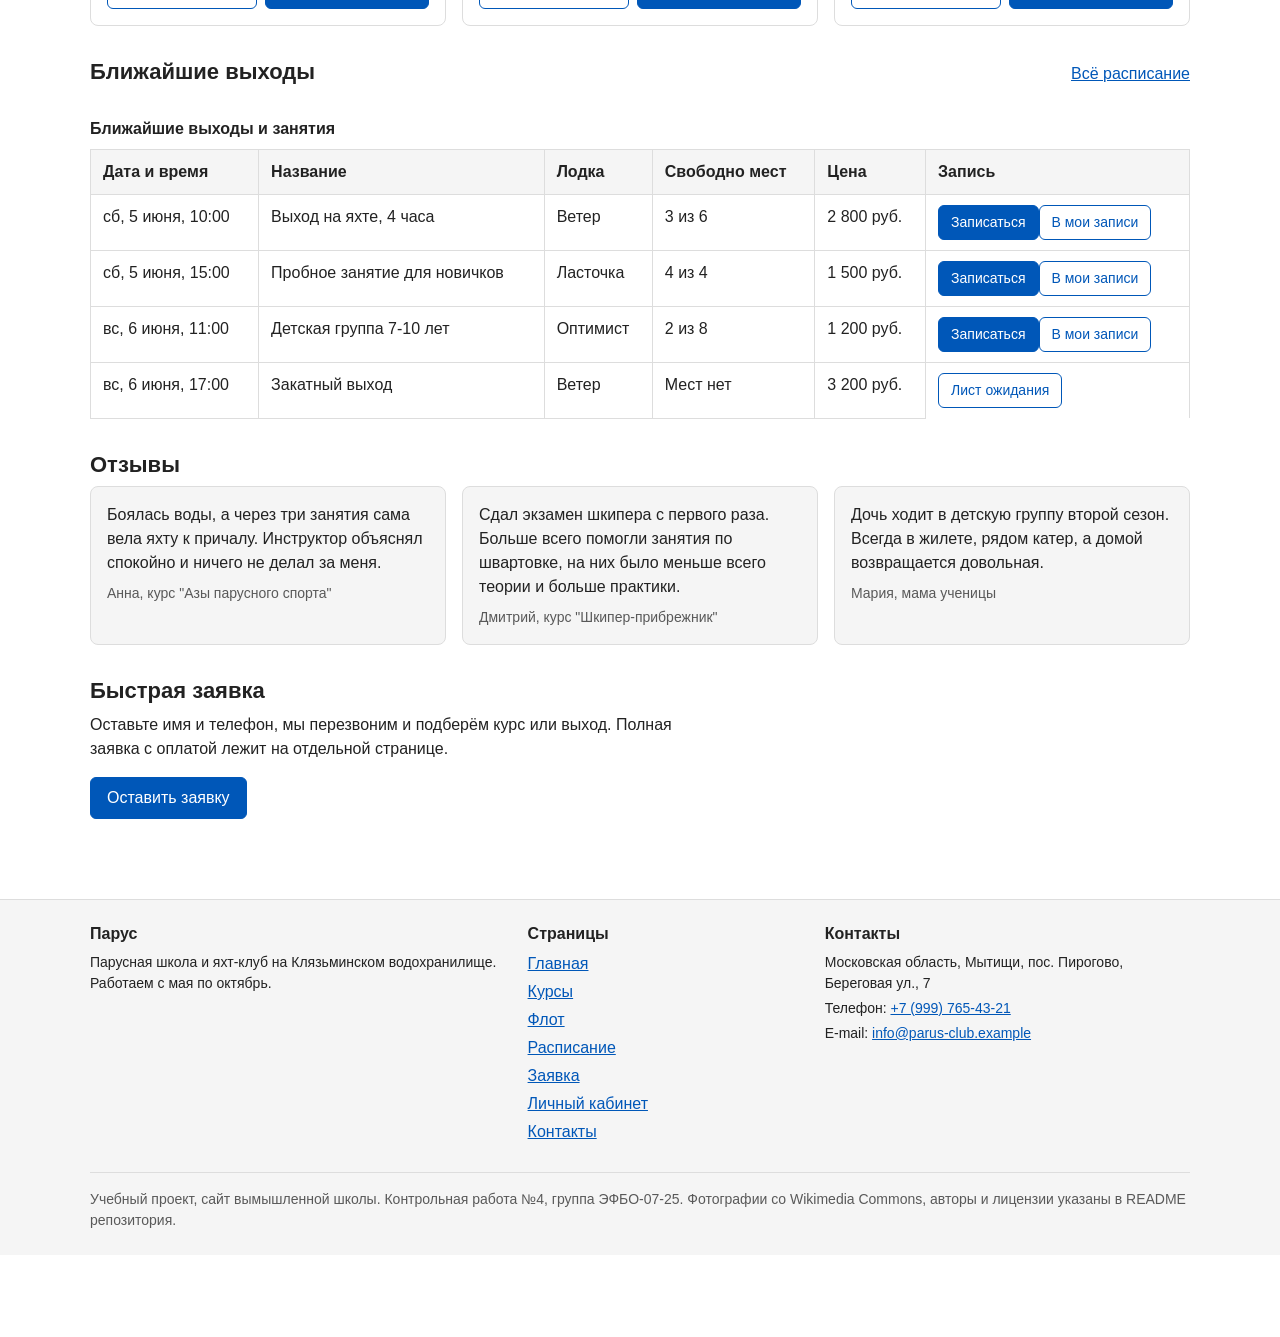
==== commit ca22f118: "feat: add calculator, schedule filter, course quiz and boat comparison" ====
--- a/index.html
+++ b/index.html
@@ -13,6 +13,7 @@
     <script src="js/notify.js" defer></script>
     <script src="js/cart.js" defer></script>
     <script src="js/catalog.js" defer></script>
+    <script src="js/schedule.js" defer></script>
     <script src="js/validation.js" defer></script>
     <script src="js/account.js" defer></script>
     <script src="js/modal.js" defer></script>
@@ -107,40 +108,7 @@
                 <thead>
                     <tr><th scope="col">Дата и время</th><th scope="col">Название</th><th scope="col">Лодка</th><th scope="col">Свободно мест</th><th scope="col">Цена</th><th scope="col">Запись</th></tr>
                 </thead>
-                <tbody>
-                    <tr data-id="1" data-type="trip" data-free="3">
-                        <td data-label="Дата и время">сб, 5 июня, 10:00</td>
-                        <td data-label="Название">Выход на яхте, 4 часа</td>
-                        <td data-label="Лодка">Ветер</td>
-                        <td data-label="Свободно мест">3 из 6</td>
-                        <td data-label="Цена">2 800 руб.</td>
-                        <td class="info-table__action" data-label="Запись"><a class="button button--primary button--small" href="order.html?trip=1">Записаться</a></td>
-                    </tr>
-                    <tr data-id="2" data-type="lesson" data-free="4">
-                        <td data-label="Дата и время">сб, 5 июня, 15:00</td>
-                        <td data-label="Название">Пробное занятие для новичков</td>
-                        <td data-label="Лодка">Ласточка</td>
-                        <td data-label="Свободно мест">4 из 4</td>
-                        <td data-label="Цена">1 500 руб.</td>
-                        <td class="info-table__action" data-label="Запись"><a class="button button--primary button--small" href="order.html?trip=2">Записаться</a></td>
-                    </tr>
-                    <tr data-id="3" data-type="kids" data-free="2">
-                        <td data-label="Дата и время">вс, 6 июня, 11:00</td>
-                        <td data-label="Название">Детская группа 7-10 лет</td>
-                        <td data-label="Лодка">Оптимист</td>
-                        <td data-label="Свободно мест">2 из 8</td>
-                        <td data-label="Цена">1 200 руб.</td>
-                        <td class="info-table__action" data-label="Запись"><a class="button button--primary button--small" href="order.html?trip=3">Записаться</a></td>
-                    </tr>
-                    <tr data-id="4" data-type="trip" data-free="0">
-                        <td data-label="Дата и время">вс, 6 июня, 17:00</td>
-                        <td data-label="Название">Закатный выход</td>
-                        <td data-label="Лодка">Ветер</td>
-                        <td data-label="Свободно мест">Мест нет</td>
-                        <td data-label="Цена">3 200 руб.</td>
-                        <td class="info-table__action" data-label="Запись"><a class="button button--secondary button--small" href="order.html?trip=4">Лист ожидания</a></td>
-                    </tr>
-                </tbody>
+                <tbody id="trips-body"></tbody>
             </table>
         </section>
 
--- a/css/style.css
+++ b/css/style.css
@@ -830,3 +830,47 @@
 .status:empty {
     display: none;
 }
+
+/* ===============================
+14. Калькулятор, тест, сравнение яхт
+=============================== */
+
+/* Строки расчёта в калькуляторе */
+.calc__lines {
+    margin: 0;
+    padding-left: 20px;
+    font-size: 15px;
+}
+
+/* Ответ теста: рекомендованный курс */
+.quiz__answer {
+    margin-top: var(--space-md);
+    padding: var(--space-md);
+    background-color: var(--color-white);
+    border: 1px solid var(--color-border);
+    border-radius: var(--radius-md);
+}
+
+.quiz__answer h3 {
+    margin-bottom: var(--space-sm);
+}
+
+/* Результат сравнения яхт: лучшие значения выделены */
+.compare__result .table-wrapper {
+    margin-bottom: 0;
+}
+
+.compare-table__best {
+    font-weight: bold;
+    background-color: var(--color-surface-accent);
+}
+
+/* Текст только для программ чтения с экрана */
+.visually-hidden {
+    position: absolute;
+    width: 1px;
+    height: 1px;
+    overflow: hidden;
+    clip: rect(0 0 0 0);
+    white-space: nowrap;
+}
